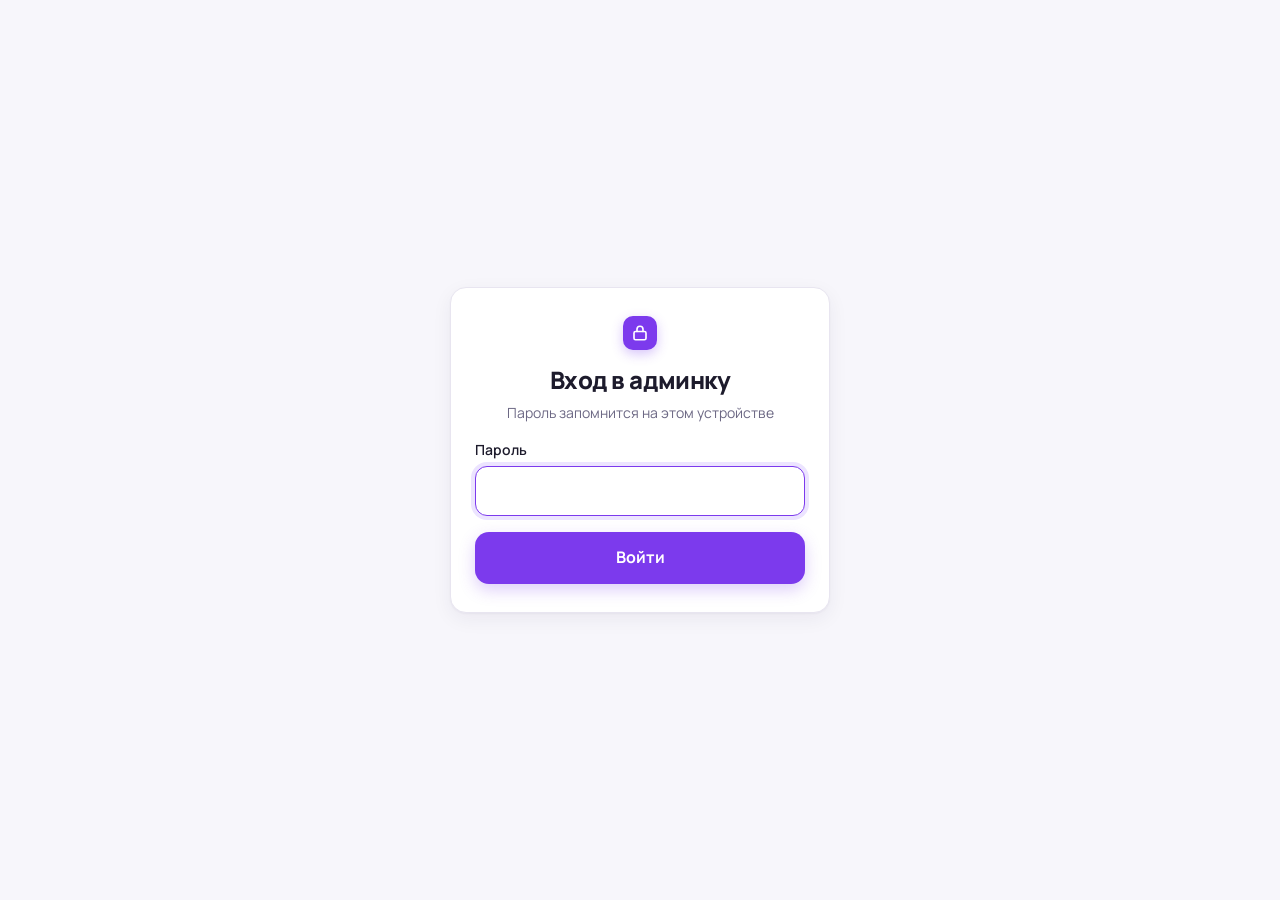
==== admin.html @ 3e932bfd "Свой сервер на Node.js вместо Apps Script: админка, Telegram-бот, цены за проект, поддержка @neezzy " ====
<!doctype html>
<html lang="ru">
<head>
  <meta charset="utf-8">
  <meta name="viewport" content="width=device-width, initial-scale=1, viewport-fit=cover">
  <title>Админка — заявки</title>
  <meta name="robots" content="noindex, nofollow">
  <meta name="theme-color" content="#ffffff">

  <link rel="manifest" href="admin-manifest.json">
  <link rel="icon" type="image/png" sizes="192x192" href="icons/admin-192.png">
  <link rel="apple-touch-icon" sizes="180x180" href="icons/admin-apple-touch-icon.png">
  <meta name="apple-mobile-web-app-capable" content="yes">
  <meta name="mobile-web-app-capable" content="yes">
  <meta name="apple-mobile-web-app-title" content="Заказы">
  <meta name="apple-mobile-web-app-status-bar-style" content="default">

  <link rel="preconnect" href="https://fonts.googleapis.com">
  <link rel="preconnect" href="https://fonts.gstatic.com" crossorigin>
  <link rel="stylesheet" href="https://fonts.googleapis.com/css2?family=Manrope:wght@400;500;600;700;800&display=swap">
  <link rel="stylesheet" href="app.css">
</head>
<body class="admin">

<!-- Вход -->
<div class="login" id="loginView" hidden>
  <form class="login-box card" id="loginForm">
    <div class="brand"><span class="brand-mark" aria-hidden="true">
      <svg width="18" height="18" viewBox="0 0 24 24" fill="none" stroke="currentColor" stroke-width="2.2" stroke-linecap="round" stroke-linejoin="round"><rect x="4" y="10" width="16" height="11" rx="2"/><path d="M8 10V7a4 4 0 0 1 8 0v3"/></svg>
    </span></div>
    <h1>Вход в админку</h1>
    <p>Пароль запомнится на этом устройстве</p>
    <div class="field">
      <label for="loginPw">Пароль</label>
      <input id="loginPw" type="password" autocomplete="current-password" required>
    </div>
    <div class="form-error" id="loginError" hidden></div>
    <button class="btn btn-primary btn-lg btn-block" type="submit" id="loginBtn">Войти</button>
  </form>
</div>

<!-- Приложение -->
<div id="appView" hidden>
  <header class="admin-top">
    <div class="wrap admin-top-in">
      <span class="brand">
        <span class="brand-mark" aria-hidden="true">
          <svg width="18" height="18" viewBox="0 0 24 24" fill="none" stroke="currentColor" stroke-width="2.2" stroke-linecap="round" stroke-linejoin="round"><path d="M9 5H7a2 2 0 0 0-2 2v12a2 2 0 0 0 2 2h10a2 2 0 0 0 2-2V7a2 2 0 0 0-2-2h-2"/><rect x="9" y="3" width="6" height="4" rx="1"/><path d="m9 14 2 2 4-4"/></svg>
        </span>
        Заказы
      </span>
      <nav class="top-tabs" aria-label="Разделы">
        <button type="button" class="top-tab" data-tab="orders">Заявки</button>
        <button type="button" class="top-tab" data-tab="prices">Цены</button>
        <button type="button" class="top-tab" data-tab="report">Итоги</button>
      </nav>
      <button type="button" class="icon-btn" id="refreshBtn" title="Обновить" aria-label="Обновить">
        <svg width="20" height="20" viewBox="0 0 24 24" fill="none" stroke="currentColor" stroke-width="2" stroke-linecap="round" stroke-linejoin="round"><path d="M21 12a9 9 0 1 1-2.64-6.36"/><path d="M21 3v6h-6"/></svg>
      </button>
      <button type="button" class="icon-btn" id="logoutBtn" title="Выйти" aria-label="Выйти">
        <svg width="20" height="20" viewBox="0 0 24 24" fill="none" stroke="currentColor" stroke-width="2" stroke-linecap="round" stroke-linejoin="round"><path d="M9 21H5a2 2 0 0 1-2-2V5a2 2 0 0 1 2-2h4"/><path d="m16 17 5-5-5-5"/><path d="M21 12H9"/></svg>
      </button>
    </div>
  </header>

  <main class="wrap admin-main">
    <!-- Заявки -->
    <section data-panel="orders">
      <div class="stats" id="stats"></div>
      <div class="toolbar">
        <div class="chips" id="chips" role="tablist" aria-label="Фильтр по статусу"></div>
        <label class="search">
          <span class="visually-hidden">Поиск</span>
          <svg width="18" height="18" viewBox="0 0 24 24" fill="none" stroke="currentColor" stroke-width="2" stroke-linecap="round"><circle cx="11" cy="11" r="7"/><path d="m20 20-3.5-3.5"/></svg>
          <input class="input" type="search" id="search" placeholder="Имя, тема или контакт" autocomplete="off">
        </label>
      </div>
      <div class="orders" id="ordersList"><div class="loading">Загрузка…</div></div>
    </section>

    <!-- Цены -->
    <section data-panel="prices" hidden>
      <h1 class="tab-title">Цены и тексты</h1>
      <div class="prices-cols">
        <div>
          <div class="panel card">
            <h2>Услуги</h2>
            <p class="panel-desc">Ориентировочная цена за весь проект. Итог = цена услуги + опции + наценка за срочность.</p>
            <div class="edit-list" id="svcList"></div>
            <button type="button" class="btn btn-soft add-btn" id="addSvc">+ Добавить услугу</button>
          </div>
        </div>
        <div>
          <div class="panel card">
            <h2>Дополнительные опции</h2>
            <p class="panel-desc">Прибавляются к цене, если клиент их отметил.</p>
            <div class="edit-list" id="optList"></div>
            <button type="button" class="btn btn-soft add-btn" id="addOpt">+ Добавить опцию</button>
          </div>
          <div class="panel card">
            <h2>Срочность и предоплата</h2>
            <div class="inline-fields">
              <div class="field">
                <label for="urgDays">Если до срока меньше, дн.</label>
                <input id="urgDays" type="text" inputmode="numeric" data-cfg>
              </div>
              <div class="field">
                <label for="urgPercent">Наценка, %</label>
                <input id="urgPercent" type="text" inputmode="numeric" data-cfg>
              </div>
              <div class="field">
                <label for="prepay">Предоплата, %</label>
                <input id="prepay" type="text" inputmode="numeric" data-cfg>
              </div>
            </div>
          </div>
          <div class="panel card">
            <h2>Тексты сайта</h2>
            <div class="texts-grid">
              <div class="field">
                <label for="tEyebrow">Надпись над заголовком</label>
                <input id="tEyebrow" maxlength="60" data-cfg>
              </div>
              <div class="field">
                <label for="tTitle">Заголовок</label>
                <input id="tTitle" maxlength="120" data-cfg>
              </div>
              <div class="field">
                <label for="tSubtitle">Подзаголовок</label>
                <textarea id="tSubtitle" maxlength="400" data-cfg></textarea>
              </div>
              <div class="field">
                <label>Три шага под заголовком</label>
                <div id="stepsEdit" class="steps-edit"></div>
              </div>
              <div class="field">
                <label for="tPricesText">Текст над ценами</label>
                <textarea id="tPricesText" maxlength="300" data-cfg></textarea>
              </div>
              <div class="field">
                <label for="tContact">Мой контакт</label>
                <input id="tContact" maxlength="100" placeholder="@username или телефон" data-cfg>
              </div>
              <div class="field">
                <label for="tSupport">Поддержка (Telegram)</label>
                <input id="tSupport" maxlength="100" placeholder="@username" data-cfg>
              </div>
              <div class="field">
                <label for="tNote">Примечание под ценой</label>
                <textarea id="tNote" maxlength="600" data-cfg></textarea>
              </div>
              <div class="field">
                <label for="tFooter">Текст внизу страницы</label>
                <input id="tFooter" maxlength="200" data-cfg>
              </div>
            </div>
          </div>
        </div>
      </div>
      <div class="save-bar">
        <span id="pricesState">Изменений нет</span>
        <button type="button" class="btn btn-primary" id="savePrices">Сохранить</button>
      </div>
    </section>

    <!-- Итоги -->
    <section data-panel="report" hidden>
      <div class="report-head">
        <h1 class="tab-title">Итоги</h1>
        <label class="visually-hidden" for="yearSelect">Год</label>
        <select class="input" id="yearSelect"></select>
        <button type="button" class="btn btn-ghost" id="copyReport">
          <svg width="18" height="18" viewBox="0 0 24 24" fill="none" stroke="currentColor" stroke-width="2" stroke-linecap="round" stroke-linejoin="round"><rect x="9" y="9" width="12" height="12" rx="2"/><path d="M5 15H4a1 1 0 0 1-1-1V4a1 1 0 0 1 1-1h10a1 1 0 0 1 1 1v1"/></svg>
          Скопировать в Excel
        </button>
      </div>
      <div class="card table-wrap">
        <table class="report-table" id="reportTable"></table>
      </div>
      <p class="muted" style="font-size:13px;margin-top:10px">Месяц определяется по дате заявки. «Сумма заказов» и «Средний чек» — без отменённых. Прибыль = получено − расходы.</p>
    </section>
  </main>

  <nav class="bottom-nav" aria-label="Разделы">
    <button type="button" class="bottom-tab" data-tab="orders">
      <svg viewBox="0 0 24 24" fill="none" stroke="currentColor" stroke-width="2" stroke-linecap="round" stroke-linejoin="round"><path d="M9 5H7a2 2 0 0 0-2 2v12a2 2 0 0 0 2 2h10a2 2 0 0 0 2-2V7a2 2 0 0 0-2-2h-2"/><rect x="9" y="3" width="6" height="4" rx="1"/><path d="M9 12h6M9 16h4"/></svg>
      Заявки
    </button>
    <button type="button" class="bottom-tab" data-tab="prices">
      <svg viewBox="0 0 24 24" fill="none" stroke="currentColor" stroke-width="2" stroke-linecap="round" stroke-linejoin="round"><path d="M20.6 13.4 13.4 20.6a2 2 0 0 1-2.8 0L3 13V3h10l7.6 7.6a2 2 0 0 1 0 2.8z"/><circle cx="7.5" cy="7.5" r="1.5"/></svg>
      Цены
    </button>
    <button type="button" class="bottom-tab" data-tab="report">
      <svg viewBox="0 0 24 24" fill="none" stroke="currentColor" stroke-width="2" stroke-linecap="round" stroke-linejoin="round"><path d="M3 3v18h18"/><path d="M7 16v-5M12 16V8M17 16v-8"/></svg>
      Итоги
    </button>
  </nav>
</div>

<script src="config.js"></script>
<script src="common.js"></script>
<script>
(function () {
  'use strict';
  var A = window.App;
  var $ = function (id) { return document.getElementById(id); };
  var PW_KEY = 'zk_admin_pw';
  var TAB_KEY = 'zk_admin_tab';

  var state = {
    password: A.lsGet(PW_KEY, ''),
    orders: [],
    config: null,
    filter: 'active',
    search: '',
    tab: A.lsGet(TAB_KEY, 'orders'),
    pricesDirty: false
  };

  A.mountDemoBanner();

  /* ===== Вход / выход ===== */

  function showLogin(message) {
    $('appView').hidden = true;
    $('loginView').hidden = false;
    $('loginError').hidden = !message;
    $('loginError').textContent = message || '';
    if (A.DEMO && !message) $('loginPw').placeholder = 'В демо-режиме: demo';
    setTimeout(function () { $('loginPw').focus(); }, 50);
  }

  function showApp() {
    $('loginView').hidden = true;
    $('appView').hidden = false;
    switchTab(state.tab);
    A.showIosInstallHint('zk_ios_hint_admin', 'Заказы');
  }

  $('loginForm').addEventListener('submit', function (e) {
    e.preventDefault();
    var pw = $('loginPw').value;
    if (!pw) return;
    var btn = $('loginBtn');
    btn.disabled = true;
    btn.textContent = 'Проверяем…';
    $('loginError').hidden = true;
    A.api('login', { password: pw }).then(function () {
      state.password = pw;
      A.lsSet(PW_KEY, pw);
      $('loginPw').value = '';
      showApp();
      loadAll();
    }).catch(function (err) {
      $('loginError').textContent = err.message;
      $('loginError').hidden = false;
    }).then(function () {
      btn.disabled = false;
      btn.textContent = 'Войти';
    });
  });

  $('logoutBtn').addEventListener('click', function () {
    if (!confirm('Выйти из админки на этом устройстве?')) return;
    A.lsDel(PW_KEY);
    state.password = '';
    state.orders = [];
    showLogin();
  });

  function authApi(action, data) {
    return A.api(action, Object.assign({ password: state.password }, data || {})).catch(function (err) {
      if (err.code === 'auth') {
        A.lsDel(PW_KEY);
        state.password = '';
        showLogin(err.message);
      }
      throw err;
    });
  }

  /* ===== Вкладки ===== */

  function switchTab(tab) {
    if (['orders', 'prices', 'report'].indexOf(tab) === -1) tab = 'orders';
    state.tab = tab;
    A.lsSet(TAB_KEY, tab);
    document.querySelectorAll('[data-panel]').forEach(function (p) { p.hidden = p.getAttribute('data-panel') !== tab; });
    document.querySelectorAll('[data-tab]').forEach(function (b) {
      var on = b.getAttribute('data-tab') === tab;
      b.classList.toggle('active', on);
      if (on) b.setAttribute('aria-current', 'page'); else b.removeAttribute('aria-current');
    });
    if (tab === 'report') renderReport();
    window.scrollTo(0, 0);
  }

  document.querySelectorAll('[data-tab]').forEach(function (b) {
    b.addEventListener('click', function () {
      if (state.tab === 'prices' && state.pricesDirty && b.getAttribute('data-tab') !== 'prices' &&
          !confirm('Изменения в ценах не сохранены. Уйти со вкладки?')) return;
      switchTab(b.getAttribute('data-tab'));
    });
  });

  /* ===== Загрузка ===== */

  function loadAll() {
    var btn = $('refreshBtn');
    btn.classList.add('spinning');
    return Promise.all([
      authApi('list').then(function (res) {
        state.orders = (res.orders || []).map(normalizeOrder);
        renderOrders();
        if (state.tab === 'report') renderReport();
      }),
      A.api('config').then(function (res) {
        if (!state.pricesDirty) {
          state.config = A.normalizeConfig(res.config);
          renderPricesEditor();
        }
      })
    ]).catch(function (err) {
      if (err.code !== 'auth') {
        A.toast(err.message, 'error');
        if (!state.orders.length) $('ordersList').innerHTML = '<div class="empty card"><b>Не удалось загрузить заявки</b>' + A.esc(err.message) + '</div>';
      }
    }).then(function () { btn.classList.remove('spinning'); });
  }

  $('refreshBtn').addEventListener('click', function () {
    if (state.pricesDirty && state.tab === 'prices' && !confirm('Несохранённые изменения цен будут потеряны. Обновить?')) return;
    state.pricesDirty = false;
    loadAll().then(function () { A.toast('Обновлено'); });
  });

  function normalizeOrder(o) {
    var r = {};
    A.ORDER_FIELDS.forEach(function (k) {
      r[k] = o[k] == null ? '' : String(o[k]);
    });
    if (!A.STATUSES.some(function (s) { return s.id === r.status; })) r.status = 'new';
    return r;
  }

  /* ===== Расчёты ===== */

  function isActive(o) { return A.ACTIVE_STATUSES.indexOf(o.status) !== -1; }
  function profitOf(o) { return A.num(o.paid) - A.num(o.expenses); }
  function debtOf(o) { return o.status === 'cancelled' ? 0 : Math.max(A.num(o.price) - A.num(o.paid), 0); }
  function daysLeft(o) { return A.daysUntil(o.deadline); }

  function sortOrders(list) {
    return list.slice().sort(function (a, b) {
      var aa = isActive(a), bb = isActive(b);
      if (aa !== bb) return aa ? -1 : 1;
      if (aa) {
        var da = a.deadline || '9999', db = b.deadline || '9999';
        if (da !== db) return da < db ? -1 : 1;
        return (+a.id) - (+b.id);
      }
      if (a.created !== b.created) return a.created < b.created ? 1 : -1;
      return (+b.id) - (+a.id);
    });
  }

  /* ===== Итоги-карточки ===== */

  function renderStats() {
    var active = 0, fresh = 0, overdue = 0, debt = 0, month = 0, all = 0;
    var monthKey = A.todayStr().slice(0, 7);
    state.orders.forEach(function (o) {
      if (isActive(o)) {
        active++;
        if (o.status === 'new') fresh++;
        var d = daysLeft(o);
        if (d !== null && d < 0) overdue++;
      }
      debt += debtOf(o);
      var p = profitOf(o);
      all += p;
      if (o.created.slice(0, 7) === monthKey) month += p;
    });
    var monthName = new Date().toLocaleString('ru-RU', { month: 'long' });
    $('stats').innerHTML =
      stat('В работе', active, fresh ? 'из них новых: ' + fresh : 'новых нет', 'accent') +
      stat('Просрочено', overdue, overdue ? 'проверьте сроки' : 'всё в срок', '', overdue ? 'red' : '') +
      stat('Должны клиенты', A.money(debt), 'цена − оплачено') +
      stat('Прибыль за месяц', A.money(month), monthName) +
      stat('Прибыль за всё время', A.money(all), 'оплачено − расходы', 'stat-wide');
  }

  function stat(label, value, sub, cls, valueCls) {
    return '<div class="stat card ' + (cls || '') + '"><div class="stat-label">' + A.esc(label) + '</div>' +
      '<div class="stat-value ' + (valueCls || '') + '">' + A.esc(value) + '</div>' +
      '<div class="stat-sub">' + A.esc(sub) + '</div></div>';
  }

  /* ===== Фильтры ===== */

  var FILTERS = [{ id: 'active', label: 'Активные' }, { id: 'all', label: 'Все' }].concat(A.STATUSES);

  function filterMatch(o, f) {
    if (f === 'all') return true;
    if (f === 'active') return isActive(o);
    return o.status === f;
  }

  function renderChips() {
    $('chips').innerHTML = FILTERS.map(function (f) {
      var count = state.orders.filter(function (o) { return filterMatch(o, f.id); }).length;
      return '<button type="button" class="chip' + (state.filter === f.id ? ' active' : '') + '" data-filter="' + f.id + '" role="tab" aria-selected="' + (state.filter === f.id) + '">' +
        A.esc(f.label) + '<span class="count">' + count + '</span></button>';
    }).join('');
  }

  $('chips').addEventListener('click', function (e) {
    var chip = e.target.closest('[data-filter]');
    if (!chip) return;
    state.filter = chip.getAttribute('data-filter');
    renderChips();
    renderList();
  });

  var searchTimer;
  $('search').addEventListener('input', function () {
    clearTimeout(searchTimer);
    var v = this.value;
    searchTimer = setTimeout(function () { state.search = v.trim().toLowerCase(); renderList(); }, 120);
  });

  /* ===== Список заявок ===== */

  function renderOrders() {
    renderStats();
    renderChips();
    renderList();
  }

  function renderList() {
    var q = state.search;
    var list = sortOrders(state.orders.filter(function (o) {
      if (!filterMatch(o, state.filter)) return false;
      if (!q) return true;
      return (o.name + ' ' + o.topic + ' ' + o.contact).toLowerCase().indexOf(q) !== -1;
    }));
    if (!list.length) {
      var msg = state.orders.length
        ? (q ? '<b>Ничего не найдено</b>Попробуйте изменить запрос или фильтр.' : '<b>Здесь пусто</b>Нет заявок с таким статусом.')
        : '<b>Заявок пока нет</b>Они появятся здесь, как только клиенты заполнят форму на сайте.';
      $('ordersList').innerHTML = '<div class="empty card" style="grid-column:1/-1">' + msg + '</div>';
      return;
    }
    $('ordersList').innerHTML = list.map(cardHtml).join('');
  }

  function findOrder(id) {
    for (var i = 0; i < state.orders.length; i++) if (state.orders[i].id === id) return state.orders[i];
    return null;
  }

  function deadlineBadge(o) {
    if (!isActive(o) || !o.deadline) return '';
    var d = daysLeft(o);
    if (d === null) return '';
    if (d < 0) return '<span class="badge badge-bad">просрочено на ' + (-d) + ' ' + A.plural(-d, ['день', 'дня', 'дней']) + '</span>';
    if (d === 0) return '<span class="badge badge-warn">сегодня</span>';
    return '<span class="badge ' + (d <= 2 ? 'badge-warn' : 'badge-ok') + '">осталось ' + d + ' дн.</span>';
  }

  function calcHtml(o) {
    var profit = profitOf(o), debt = debtOf(o);
    return 'Прибыль: <b class="' + (profit > 0 ? 'pos' : profit < 0 ? 'neg' : '') + '">' + A.money(profit) + '</b>' +
      '<span>Долг: <b class="' + (debt > 0 ? 'neg' : '') + '">' + A.money(debt) + '</b></span>';
  }

  function cardHtml(o) {
    var href = A.contactHref(o.contact);
    var contact = href
      ? '<a class="order-contact" href="' + A.esc(href) + '"' + (href.indexOf('http') === 0 ? ' target="_blank" rel="noopener"' : '') + '>' + A.esc(o.contact) + '</a>'
      : '<span class="order-contact">' + A.esc(o.contact) + '</span>';
    var vol = o.volume;
    var statusOpts = A.STATUSES.map(function (s) {
      return '<option value="' + s.id + '"' + (s.id === o.status ? ' selected' : '') + '>' + s.label + '</option>';
    }).join('');
    var id = A.esc(o.id);
    var details = [
      ['Предмет', o.subject], ['Класс / курс', o.grade], ['Опции', o.options],
      ['Пожелания', o.wishes], ['Цена сайта', o.calcPrice ? A.money(o.calcPrice) : ''], ['Создано', o.created]
    ].filter(function (r) { return r[1]; }).map(function (r) {
      return '<dt>' + r[0] + '</dt><dd>' + A.esc(r[1]) + '</dd>';
    }).join('');

    return '<article class="order card st-' + o.status + '" data-id="' + id + '">' +
      '<div class="order-head"><div style="min-width:0">' +
        '<div class="order-no">№' + id + ' · ' + A.esc(A.fmtDate(o.created)) + '</div>' +
        '<div class="order-name">' + A.esc(o.name) + '</div>' + contact +
      '</div>' +
      '<select class="status-select" aria-label="Статус заявки №' + id + '">' + statusOpts + '</select></div>' +
      '<div class="order-body">' +
        '<div class="order-service">' + A.esc(o.service) + (vol ? ' · ' + A.esc(vol) : '') + '</div>' +
        (o.topic ? '<div class="order-topic">' + A.esc(o.topic) + '</div>' : '') +
        '<div class="order-deadline">Срок: ' + A.esc(A.fmtDate(o.deadline) || '—') + ' <span class="dl-badge">' + deadlineBadge(o) + '</span></div>' +
      '</div>' +
      '<div class="money-grid">' +
        moneyInput('price', 'Цена', o.price, id) +
        moneyInput('paid', 'Оплачено', o.paid, id) +
        moneyInput('expenses', 'Расходы', o.expenses, id) +
      '</div>' +
      '<div class="field notes"><label class="visually-hidden" for="n-' + id + '">Заметки</label>' +
        '<textarea id="n-' + id + '" data-k="notes" placeholder="Мои заметки">' + A.esc(o.notes) + '</textarea></div>' +
      '<div class="order-calc">' + calcHtml(o) + '</div>' +
      (details ? '<details><summary>Подробнее</summary><dl class="details-grid">' + details + '</dl></details>' : '') +
      '<div class="order-actions">' +
        '<button type="button" class="btn btn-primary btn-sm save-btn">Сохранить</button>' +
        '<span class="spacer"></span>' +
        '<button type="button" class="btn btn-danger btn-sm del-btn">Удалить</button>' +
      '</div>' +
    '</article>';
  }

  function moneyInput(key, label, value, id) {
    return '<div class="field"><label for="' + key + '-' + id + '">' + label + ', ₽</label>' +
      '<input id="' + key + '-' + id + '" data-k="' + key + '" type="text" inputmode="numeric" autocomplete="off" value="' + A.esc(value) + '" placeholder="0"></div>';
  }

  function cardOf(el) { return el.closest('.order'); }

  function readCard(card) {
    var r = {};
    card.querySelectorAll('[data-k]').forEach(function (el) { r[el.getAttribute('data-k')] = el.value; });
    return r;
  }

  // Статус сохраняется сразу
  $('ordersList').addEventListener('change', function (e) {
    if (!e.target.classList.contains('status-select')) return;
    var card = cardOf(e.target);
    var o = findOrder(card.getAttribute('data-id'));
    var prev = o.status;
    var next = e.target.value;
    o.status = next;
    applyStatusToCard(card, o);
    renderStats();
    renderChips();
    authApi('update', { id: o.id, fields: { status: next } }).then(function () {
      A.toast('Статус: ' + A.statusLabel(next));
    }).catch(function (err) {
      o.status = prev;
      e.target.value = prev;
      applyStatusToCard(card, o);
      renderStats();
      renderChips();
      if (err.code !== 'auth') A.toast(err.message, 'error');
    });
  });

  function applyStatusToCard(card, o) {
    var dirty = card.classList.contains('dirty');
    card.className = 'order card st-' + o.status + (dirty ? ' dirty' : '');
    card.querySelector('.dl-badge').innerHTML = deadlineBadge(o);
    updateCalc(card, o);
  }

  function updateCalc(card, o) {
    var v = readCard(card);
    var preview = Object.assign({}, o, { price: v.price, paid: v.paid, expenses: v.expenses });
    card.querySelector('.order-calc').innerHTML = calcHtml(preview);
  }

  // Прибыль и долг пересчитываются при вводе
  $('ordersList').addEventListener('input', function (e) {
    if (!e.target.hasAttribute('data-k')) return;
    var card = cardOf(e.target);
    card.classList.add('dirty');
    updateCalc(card, findOrder(card.getAttribute('data-id')));
  });

  $('ordersList').addEventListener('click', function (e) {
    var save = e.target.closest('.save-btn');
    var del = e.target.closest('.del-btn');
    if (!save && !del) return;
    var card = cardOf(e.target);
    var o = findOrder(card.getAttribute('data-id'));
    if (save) saveCard(card, o, save);
    if (del) deleteOrder(card, o, del);
  });

  function saveCard(card, o, btn) {
    var v = readCard(card);
    btn.disabled = true;
    btn.textContent = 'Сохраняю…';
    authApi('update', { id: o.id, fields: { price: v.price, paid: v.paid, expenses: v.expenses, notes: v.notes } })
      .then(function (res) {
        var upd = normalizeOrder(res.order || Object.assign({}, o, v));
        Object.assign(o, upd);
        card.querySelectorAll('[data-k]').forEach(function (el) { el.value = o[el.getAttribute('data-k')]; });
        card.classList.remove('dirty');
        updateCalc(card, o);
        renderStats();
        A.toast('Сохранено');
      })
      .catch(function (err) { if (err.code !== 'auth') A.toast(err.message, 'error'); })
      .then(function () { btn.disabled = false; btn.textContent = 'Сохранить'; });
  }

  function deleteOrder(card, o, btn) {
    if (!confirm('Удалить заявку №' + o.id + ' (' + o.name + ')?\nЭто действие нельзя отменить.')) return;
    btn.disabled = true;
    authApi('delete', { id: o.id }).then(function () {
      state.orders = state.orders.filter(function (x) { return x !== o; });
      card.remove();
      renderStats();
      renderChips();
      if (!$('ordersList').querySelector('.order')) renderList();
      A.toast('Заявка удалена');
    }).catch(function (err) {
      btn.disabled = false;
      if (err.code !== 'auth') A.toast(err.message, 'error');
    });
  }

  /* ===== Цены ===== */

  function svcHtml(s, i) {
    return '<div class="edit-item" data-id="' + A.esc(s.id) + '">' +
      '<div class="edit-head"><b>Услуга ' + (i + 1) + '</b><button type="button" class="btn btn-danger btn-sm" data-remove>Удалить</button></div>' +
      '<div class="edit-row-opt" style="grid-template-columns:1fr 130px">' +
        '<div class="field"><label>Название</label><input data-k="name" maxlength="80" value="' + A.esc(s.name) + '"></div>' +
        '<div class="field"><label>Цена за проект, ₽</label><input data-k="price" inputmode="numeric" value="' + A.esc(s.price) + '"></div>' +
      '</div>' +
      '<div class="field"><label>Описание</label><textarea data-k="desc" maxlength="400" style="min-height:72px">' + A.esc(s.desc) + '</textarea></div>' +
    '</div>';
  }

  function optHtml(o) {
    return '<div class="edit-item" data-id="' + A.esc(o.id) + '"><div class="edit-row-opt">' +
      '<div class="field"><label>Название</label><input data-k="name" maxlength="80" value="' + A.esc(o.name) + '"></div>' +
      '<div class="field"><label>Цена, ₽</label><input data-k="price" inputmode="numeric" value="' + A.esc(o.price) + '"></div>' +
      '<button type="button" class="btn btn-danger btn-icon" data-remove aria-label="Удалить опцию">' +
        '<svg width="18" height="18" viewBox="0 0 24 24" fill="none" stroke="currentColor" stroke-width="2" stroke-linecap="round"><path d="M4 7h16M10 11v6M14 11v6M6 7l1 12a2 2 0 0 0 2 2h6a2 2 0 0 0 2-2l1-12M9 7V4h6v3"/></svg>' +
      '</button></div></div>';
  }

  function renderPricesEditor() {
    var c = state.config;
    if (!c) return;
    $('svcList').innerHTML = c.services.map(svcHtml).join('');
    $('optList').innerHTML = c.options.length ? c.options.map(optHtml).join('') : '<p class="muted" style="font-size:14px">Опций нет.</p>';
    $('urgDays').value = c.urgency.days;
    $('urgPercent').value = c.urgency.percent;
    $('prepay').value = c.prepay;
    $('tTitle').value = c.heroTitle;
    $('tSubtitle').value = c.heroSubtitle;
    $('tContact').value = c.contact;
    $('tEyebrow').value = c.eyebrow;
    $('tPricesText').value = c.pricesText;
    $('tSupport').value = c.support;
    $('tFooter').value = c.footerText;
    $('stepsEdit').innerHTML = c.steps.map(function (st, i) {
      return '<div class="step-edit"><span class="step-num">' + (i + 1) + '</span>' +
        '<input class="input" data-step="title" maxlength="60" placeholder="Заголовок шага" value="' + A.esc(st.title) + '">' +
        '<input class="input" data-step="sub" maxlength="100" placeholder="Пояснение" value="' + A.esc(st.sub) + '"></div>';
    }).join('');
    $('tNote').value = c.note;
    setPricesDirty(false);
  }

  function readPricesEditor() {
    function items(listId, keys) {
      return Array.prototype.map.call($(listId).querySelectorAll('.edit-item'), function (el) {
        var r = { id: el.getAttribute('data-id') };
        keys.forEach(function (k) { r[k] = el.querySelector('[data-k="' + k + '"]').value; });
        return r;
      });
    }
    return {
      services: items('svcList', ['name', 'price', 'desc']),
      options: items('optList', ['name', 'price']),
      urgency: { days: $('urgDays').value, percent: $('urgPercent').value },
      prepay: $('prepay').value,
      heroTitle: $('tTitle').value,
      heroSubtitle: $('tSubtitle').value,
      contact: $('tContact').value,
      note: $('tNote').value,
      eyebrow: $('tEyebrow').value,
      pricesText: $('tPricesText').value,
      support: $('tSupport').value,
      footerText: $('tFooter').value,
      steps: Array.prototype.map.call($('stepsEdit').querySelectorAll('.step-edit'), function (el) {
        return { title: el.querySelector('[data-step="title"]').value, sub: el.querySelector('[data-step="sub"]').value };
      })
    };
  }

  function setPricesDirty(on) {
    state.pricesDirty = on;
    $('pricesState').textContent = on ? 'Есть несохранённые изменения' : 'Изменений нет';
    $('pricesState').style.color = on ? 'var(--amber)' : '';
  }

  function renumberServices() {
    $('svcList').querySelectorAll('.edit-head b').forEach(function (b, i) { b.textContent = 'Услуга ' + (i + 1); });
  }

  document.querySelector('[data-panel="prices"]').addEventListener('input', function () { setPricesDirty(true); });
  document.querySelector('[data-panel="prices"]').addEventListener('change', function () { setPricesDirty(true); });

  document.querySelector('[data-panel="prices"]').addEventListener('click', function (e) {
    var rm = e.target.closest('[data-remove]');
    if (!rm) return;
    var item = rm.closest('.edit-item');
    var isSvc = item.parentNode.id === 'svcList';
    if (isSvc && $('svcList').querySelectorAll('.edit-item').length <= 1) {
      A.toast('Должна остаться хотя бы одна услуга', 'error');
      return;
    }
    var name = item.querySelector('[data-k="name"]').value || 'без названия';
    if (!confirm('Удалить «' + name + '»?')) return;
    item.remove();
    if (isSvc) renumberServices();
    setPricesDirty(true);
  });

  $('addSvc').addEventListener('click', function () {
    var n = $('svcList').querySelectorAll('.edit-item').length;
    $('svcList').insertAdjacentHTML('beforeend', svcHtml({ id: A.uid('s'), name: '', price: 1000, desc: '' }, n));
    var items = $('svcList').querySelectorAll('.edit-item');
    items[items.length - 1].querySelector('[data-k="name"]').focus();
    setPricesDirty(true);
  });

  $('addOpt').addEventListener('click', function () {
    var p = $('optList').querySelector('p');
    if (p) p.remove();
    $('optList').insertAdjacentHTML('beforeend', optHtml({ id: A.uid('o'), name: '', price: 100 }));
    var items = $('optList').querySelectorAll('.edit-item');
    items[items.length - 1].querySelector('[data-k="name"]').focus();
    setPricesDirty(true);
  });

  function isNonNegNumber(v) { return /^\s*\d+([.,]\d+)?\s*$/.test(String(v)); }

  $('savePrices').addEventListener('click', function () {
    var raw = readPricesEditor();
    var problems = [];
    raw.services.forEach(function (s, i) {
      if (!s.name.trim()) problems.push('Укажите название услуги ' + (i + 1));
      if (!isNonNegNumber(s.price)) problems.push('Проверьте цены у услуги ' + (i + 1));
    });
    raw.options.forEach(function (o, i) {
      if (!o.name.trim()) problems.push('Укажите название опции ' + (i + 1));
      if (!isNonNegNumber(o.price)) problems.push('Проверьте цену опции ' + (i + 1));
    });
    [raw.urgency.days, raw.urgency.percent, raw.prepay].forEach(function (v) {
      if (!isNonNegNumber(v)) problems.push('Срочность и предоплата — только числа');
    });
    if (A.num(raw.prepay) > 100) problems.push('Предоплата не может быть больше 100%');
    if (problems.length) { A.toast(problems[0], 'error'); return; }

    var cfg = A.normalizeConfig(raw);
    var btn = this;
    btn.disabled = true;
    btn.textContent = 'Сохраняю…';
    authApi('saveConfig', { config: cfg }).then(function (res) {
      state.config = A.normalizeConfig(res.config || cfg);
      A.lsSet('zk_config_cache', state.config);
      renderPricesEditor();
      A.toast('Цены сохранены — сайт уже показывает новые');
    }).catch(function (err) {
      if (err.code !== 'auth') A.toast(err.message, 'error');
    }).then(function () { btn.disabled = false; btn.textContent = 'Сохранить'; });
  });

  window.addEventListener('beforeunload', function (e) {
    var dirtyCard = document.querySelector('.order.dirty');
    if (state.pricesDirty || dirtyCard) { e.preventDefault(); e.returnValue = ''; }
  });

  /* ===== Итоги ===== */

  var MONTHS = ['Январь', 'Февраль', 'Март', 'Апрель', 'Май', 'Июнь', 'Июль', 'Август', 'Сентябрь', 'Октябрь', 'Ноябрь', 'Декабрь'];
  var REPORT_COLS = ['Месяц', 'Заказов', 'Сдано', 'Сумма заказов', 'Получено', 'Расходы', 'Прибыль', 'Средний чек'];

  function fillYears() {
    var current = String(new Date().getFullYear());
    var years = {};
    years[current] = true;
    state.orders.forEach(function (o) { var y = o.created.slice(0, 4); if (/^\d{4}$/.test(y)) years[y] = true; });
    var list = Object.keys(years).sort().reverse();
    var sel = $('yearSelect');
    var prev = sel.value || current;
    sel.innerHTML = list.map(function (y) { return '<option value="' + y + '">' + y + '</option>'; }).join('');
    sel.value = list.indexOf(prev) !== -1 ? prev : current;
  }

  function reportData(year) {
    var rows = MONTHS.map(function (name) {
      return { name: name, count: 0, done: 0, sum: 0, sumCount: 0, received: 0, expenses: 0 };
    });
    state.orders.forEach(function (o) {
      if (o.created.slice(0, 4) !== year) return;
      var m = parseInt(o.created.slice(5, 7), 10) - 1;
      if (!(m >= 0 && m < 12)) return;
      var r = rows[m];
      r.count++;
      if (o.status === 'done') r.done++;
      if (o.status !== 'cancelled') { r.sum += A.num(o.price); r.sumCount++; }
      r.received += A.num(o.paid);
      r.expenses += A.num(o.expenses);
    });
    var total = { name: 'Итого', count: 0, done: 0, sum: 0, sumCount: 0, received: 0, expenses: 0 };
    rows.forEach(function (r) {
      ['count', 'done', 'sum', 'sumCount', 'received', 'expenses'].forEach(function (k) { total[k] += r[k]; });
    });
    function finish(r) {
      r.profit = r.received - r.expenses;
      r.avg = r.sumCount ? Math.round(r.sum / r.sumCount) : 0;
      return r;
    }
    return { rows: rows.map(finish), total: finish(total) };
  }

  function renderReport() {
    fillYears();
    var year = $('yearSelect').value;
    var data = reportData(year);
    var nowKey = A.todayStr().slice(0, 7);
    function tr(r, i, tag) {
      tag = tag || 'td';
      var isCurrent = i != null && (year + '-' + (i < 9 ? '0' : '') + (i + 1)) === nowKey;
      var cls = [];
      if (i != null && !r.count) cls.push('zero');
      if (isCurrent) cls.push('current');
      return '<tr' + (cls.length ? ' class="' + cls.join(' ') + '"' : '') + '>' +
        '<' + tag + '>' + r.name + '</' + tag + '>' +
        '<td>' + r.count + '</td><td>' + r.done + '</td>' +
        '<td>' + A.money(r.sum) + '</td><td>' + A.money(r.received) + '</td><td>' + A.money(r.expenses) + '</td>' +
        '<td class="profit' + (r.profit < 0 ? ' neg' : '') + '">' + A.money(r.profit) + '</td>' +
        '<td>' + (r.avg ? A.money(r.avg) : '—') + '</td></tr>';
    }
    $('reportTable').innerHTML =
      '<thead><tr>' + REPORT_COLS.map(function (c) { return '<th scope="col">' + c + '</th>'; }).join('') + '</tr></thead>' +
      '<tbody>' + data.rows.map(function (r, i) { return tr(r, i); }).join('') + '</tbody>' +
      '<tfoot>' + tr(data.total) + '</tfoot>';
  }

  $('yearSelect').addEventListener('change', renderReport);

  $('copyReport').addEventListener('click', function () {
    var year = $('yearSelect').value;
    var data = reportData(year);
    var lines = [REPORT_COLS.join('\t')];
    data.rows.concat([data.total]).forEach(function (r) {
      lines.push([r.name === 'Итого' ? 'Итого' : r.name + ' ' + year, r.count, r.done, Math.round(r.sum), Math.round(r.received),
        Math.round(r.expenses), Math.round(r.profit), r.avg].join('\t'));
    });
    copyText(lines.join('\n')).then(function () {
      A.toast('Таблица скопирована — вставьте её в Excel');
    }).catch(function () {
      A.toast('Не удалось скопировать', 'error');
    });
  });

  function copyText(text) {
    if (navigator.clipboard && window.isSecureContext) return navigator.clipboard.writeText(text);
    return new Promise(function (resolve, reject) {
      var ta = document.createElement('textarea');
      ta.value = text;
      ta.setAttribute('readonly', '');
      ta.style.position = 'fixed';
      ta.style.opacity = '0';
      document.body.appendChild(ta);
      ta.select();
      ta.setSelectionRange(0, text.length);
      var ok = false;
      try { ok = document.execCommand('copy'); } catch (e) { ok = false; }
      ta.remove();
      if (ok) resolve(); else reject(new Error('copy'));
    });
  }

  /* ===== Старт ===== */

  if (state.password) {
    showApp();
    loadAll();
  } else {
    showLogin();
  }
})();
</script>
</body>
</html>
---- app.css ----
/* ===== Базовые переменные ===== */
:root {
  color-scheme: light;
  --accent: #7c3aed;
  --accent-600: #6d28d9;
  --accent-700: #5b21b6;
  --accent-50: #f5f1ff;
  --accent-100: #ece4ff;
  --accent-200: #dccdfd;
  --bg: #f7f6fb;
  --card: #ffffff;
  --text: #1d1b2c;
  --muted: #6c6884;
  --faint: #9a97ad;
  --border: #e8e5f0;
  --input: #dcd8e7;
  --green: #15803d;
  --green-bg: #e9f8ef;
  --amber: #b45309;
  --amber-bg: #fff4dc;
  --red: #dc2626;
  --red-bg: #fdecec;
  --blue: #2563eb;
  --blue-bg: #e8f0fe;
  --gray: #8f8ca3;
  --radius-sm: 12px;
  --radius: 14px;
  --radius-lg: 16px;
  --shadow: 0 1px 2px rgba(30, 20, 70, .04), 0 6px 20px rgba(30, 20, 70, .06);
  --shadow-lg: 0 2px 6px rgba(30, 20, 70, .05), 0 20px 48px rgba(30, 20, 70, .12);
  --safe-top: env(safe-area-inset-top, 0px);
  --safe-right: env(safe-area-inset-right, 0px);
  --safe-bottom: env(safe-area-inset-bottom, 0px);
  --safe-left: env(safe-area-inset-left, 0px);
  --header-h: 60px;
}

*, *::before, *::after { box-sizing: border-box; }

html {
  -webkit-text-size-adjust: 100%;
  text-size-adjust: 100%;
  scroll-behavior: smooth;
  scroll-padding-top: calc(var(--header-h) + var(--safe-top) + 12px);
}

body {
  margin: 0;
  min-height: 100vh;
  min-height: 100dvh;
  font-family: 'Manrope', system-ui, -apple-system, 'Segoe UI', Roboto, sans-serif;
  font-size: 16px;
  line-height: 1.5;
  color: var(--text);
  background: var(--bg);
  -webkit-font-smoothing: antialiased;
  -webkit-tap-highlight-color: transparent;
  padding-left: var(--safe-left);
  padding-right: var(--safe-right);
  overflow-x: hidden;
}

h1, h2, h3 { line-height: 1.15; margin: 0; letter-spacing: -.02em; }
p { margin: 0; }
a { color: var(--accent); }
img { max-width: 100%; display: block; }
[hidden] { display: none !important; }

.wrap {
  width: 100%;
  max-width: 1120px;
  margin: 0 auto;
  padding: 0 16px;
}

.muted { color: var(--muted); }
.visually-hidden {
  position: absolute !important; width: 1px; height: 1px; overflow: hidden;
  clip: rect(0 0 0 0); white-space: nowrap;
}

/* ===== Кнопки ===== */
.btn {
  -webkit-appearance: none;
  appearance: none;
  display: inline-flex;
  align-items: center;
  justify-content: center;
  gap: 8px;
  min-height: 44px;
  padding: 10px 18px;
  border: 1px solid transparent;
  border-radius: var(--radius-sm);
  font: inherit;
  font-weight: 700;
  font-size: 15px;
  line-height: 1.2;
  text-decoration: none;
  cursor: pointer;
  transition: background-color .15s, border-color .15s, color .15s, box-shadow .15s, transform .1s;
  white-space: nowrap;
  user-select: none;
}
.btn:active { transform: translateY(1px); }
.btn:disabled { opacity: .6; cursor: default; transform: none; }
.btn:focus-visible { outline: 3px solid var(--accent-200); outline-offset: 2px; }

.btn-primary { background: var(--accent); color: #fff; box-shadow: 0 6px 16px rgba(124, 58, 237, .25); }
.btn-primary:hover { background: var(--accent-600); }
.btn-ghost { background: var(--card); color: var(--text); border-color: var(--border); }
.btn-ghost:hover { border-color: var(--accent-200); color: var(--accent-600); }
.btn-soft { background: var(--accent-50); color: var(--accent-600); }
.btn-soft:hover { background: var(--accent-100); }
.btn-danger { background: transparent; color: var(--red); border-color: transparent; }
.btn-danger:hover { background: var(--red-bg); }
.btn-lg { min-height: 52px; padding: 14px 22px; font-size: 16px; border-radius: var(--radius); }
.btn-sm { min-height: 38px; padding: 8px 14px; font-size: 14px; }
.btn-block { width: 100%; }
.btn-icon { min-width: 44px; padding: 10px; }

/* ===== Карточки ===== */
.card {
  background: var(--card);
  border: 1px solid var(--border);
  border-radius: var(--radius-lg);
  box-shadow: var(--shadow);
}

/* ===== Поля ===== */
.field { display: flex; flex-direction: column; gap: 6px; min-width: 0; }
.field > label, .field-label { font-weight: 600; font-size: 14px; color: var(--text); }
.req { color: var(--accent); }
.hint { font-size: 13px; color: var(--muted); }

.input, .field input, .field select, .field textarea {
  -webkit-appearance: none;
  appearance: none;
  width: 100%;
  min-height: 48px;
  padding: 12px 14px;
  font: inherit;
  font-size: 16px; /* меньше 16px — iOS будет приближать поле */
  color: var(--text);
  background: #fff;
  border: 1px solid var(--input);
  border-radius: var(--radius-sm);
  transition: border-color .15s, box-shadow .15s;
}
.field textarea, textarea.input { min-height: 96px; resize: vertical; line-height: 1.45; }
.field select, select.input {
  padding-right: 40px;
  background-image: url("data:image/svg+xml,%3Csvg xmlns='http://www.w3.org/2000/svg' width='12' height='8' viewBox='0 0 12 8'%3E%3Cpath d='M1 1.5 6 6.5l5-5' fill='none' stroke='%236c6884' stroke-width='1.8' stroke-linecap='round' stroke-linejoin='round'/%3E%3C/svg%3E");
  background-repeat: no-repeat;
  background-position: right 14px center;
}
.field input[type="date"] { display: block; line-height: 22px; }
.field input[type="date"]::-webkit-date-and-time-value { text-align: left; }
.input:focus, .field input:focus, .field select:focus, .field textarea:focus {
  outline: none;
  border-color: var(--accent);
  box-shadow: 0 0 0 4px var(--accent-100);
}
.input::placeholder, .field input::placeholder, .field textarea::placeholder { color: var(--faint); }
.field.invalid input, .field.invalid select, .field.invalid textarea { border-color: var(--red); }
.field .err { display: none; font-size: 13px; color: var(--red); font-weight: 600; }
.field.invalid .err { display: block; }

.check {
  display: flex;
  align-items: center;
  gap: 12px;
  padding: 12px 14px;
  border: 1px solid var(--input);
  border-radius: var(--radius-sm);
  background: #fff;
  cursor: pointer;
  transition: border-color .15s, background-color .15s;
}
.check:hover { border-color: var(--accent-200); }
.check input {
  -webkit-appearance: none;
  appearance: none;
  flex: none;
  width: 22px; height: 22px;
  margin: 0;
  border: 2px solid var(--input);
  border-radius: 7px;
  background: #fff center / 14px no-repeat;
  cursor: pointer;
  transition: background-color .15s, border-color .15s;
}
.check input:checked {
  background-color: var(--accent);
  border-color: var(--accent);
  background-image: url("data:image/svg+xml,%3Csvg xmlns='http://www.w3.org/2000/svg' viewBox='0 0 16 16'%3E%3Cpath d='m3.5 8.5 3 3 6-7' fill='none' stroke='%23fff' stroke-width='2.2' stroke-linecap='round' stroke-linejoin='round'/%3E%3C/svg%3E");
}
.check input:focus-visible { outline: 3px solid var(--accent-200); outline-offset: 2px; }
.check:has(input:checked) { border-color: var(--accent); background: var(--accent-50); }
.check-text { flex: 1; font-weight: 600; font-size: 15px; }
.check-price { font-weight: 700; color: var(--accent-600); white-space: nowrap; }

/* ===== Плашка демо-режима ===== */
.demo-banner {
  position: relative;
  z-index: 60;
  padding: calc(8px + var(--safe-top)) 16px 8px;
  background: #fff4dc;
  color: #7a4a00;
  font-size: 13px;
  text-align: center;
  border-bottom: 1px solid #f6dfa8;
}
.is-demo .topbar { top: 0; }

/* ===== Тост ===== */
.toast {
  position: fixed;
  left: 50%;
  bottom: calc(24px + var(--safe-bottom));
  z-index: 200;
  max-width: calc(100% - 32px);
  padding: 12px 18px;
  border-radius: var(--radius-sm);
  background: #1d1b2c;
  color: #fff;
  font-weight: 600;
  font-size: 14px;
  box-shadow: var(--shadow-lg);
  transform: translate(-50%, 20px);
  opacity: 0;
  pointer-events: none;
  transition: opacity .2s, transform .2s;
}
.toast.show { opacity: 1; transform: translate(-50%, 0); }
.toast-error { background: var(--red); }
.toast-ok { background: #1d1b2c; }

/* ===== Подсказка «На экран Домой» ===== */
.ios-hint {
  position: fixed;
  left: 12px;
  right: 12px;
  bottom: calc(12px + var(--safe-bottom));
  z-index: 150;
  display: flex;
  align-items: center;
  gap: 12px;
  padding: 12px 12px 12px 14px;
  background: #fff;
  border: 1px solid var(--border);
  border-radius: var(--radius-lg);
  box-shadow: var(--shadow-lg);
  animation: slide-up .3s ease-out;
}
.ios-hint-icon img { width: 44px; height: 44px; border-radius: 11px; }
.ios-hint-text { flex: 1; display: flex; flex-direction: column; font-size: 13px; color: var(--muted); line-height: 1.4; }
.ios-hint-text b { color: var(--text); font-size: 14px; }
.ios-share { display: inline-flex; vertical-align: -3px; color: #0a84ff; }
.ios-hint-close {
  flex: none;
  width: 36px; height: 36px;
  border: 0;
  border-radius: 50%;
  background: var(--bg);
  color: var(--muted);
  font-size: 22px;
  line-height: 1;
  cursor: pointer;
}
@keyframes slide-up { from { transform: translateY(20px); opacity: 0; } to { transform: none; opacity: 1; } }

/* ===================================================================
   КЛИЕНТСКИЙ САЙТ
   =================================================================== */

.topbar {
  position: sticky;
  top: 0;
  z-index: 50;
  padding-top: var(--safe-top);
  background: rgba(247, 246, 251, .85);
  -webkit-backdrop-filter: saturate(180%) blur(14px);
  backdrop-filter: saturate(180%) blur(14px);
  border-bottom: 1px solid rgba(232, 229, 240, .7);
}
.is-demo .topbar { padding-top: 0; }
.topbar-in { display: flex; align-items: center; justify-content: space-between; height: var(--header-h); gap: 12px; }
.brand { display: inline-flex; align-items: center; gap: 10px; font-weight: 800; font-size: 18px; color: var(--text); text-decoration: none; letter-spacing: -.02em; }
.brand-mark {
  display: grid; place-items: center;
  width: 34px; height: 34px;
  border-radius: 10px;
  background: var(--accent);
  color: #fff;
  box-shadow: 0 4px 12px rgba(124, 58, 237, .3);
}
.topnav { display: flex; align-items: center; gap: 4px; }
.topnav a:not(.btn) {
  padding: 8px 12px;
  border-radius: 10px;
  color: var(--muted);
  font-weight: 600;
  font-size: 15px;
  text-decoration: none;
}
.topnav a:not(.btn):hover { color: var(--text); background: rgba(124, 58, 237, .06); }

/* Первый экран */
.hero { padding-top: 36px; padding-bottom: 24px; }
.eyebrow {
  display: inline-flex; align-items: center; gap: 8px;
  padding: 6px 12px;
  border-radius: 999px;
  background: var(--accent-50);
  color: var(--accent-600);
  font-size: 13px;
  font-weight: 700;
}
.eyebrow::before { content: ''; width: 8px; height: 8px; border-radius: 50%; background: #22c55e; box-shadow: 0 0 0 3px rgba(34, 197, 94, .2); }
.hero h1 { margin-top: 16px; font-size: clamp(32px, 8.5vw, 56px); font-weight: 800; max-width: 16ch; }
.hero h1 .accent { color: var(--accent); }
.hero .lead { margin-top: 14px; font-size: clamp(16px, 4.2vw, 19px); color: var(--muted); max-width: 46ch; }
.hero-actions { display: flex; flex-wrap: wrap; gap: 10px; margin-top: 24px; }
.hero-actions .btn { flex: 1 1 auto; }

.steps { list-style: none; margin: 32px 0 0; padding: 0; display: grid; gap: 10px; counter-reset: step; }
.step {
  position: relative;
  display: flex; align-items: center; gap: 14px;
  padding: 14px 16px;
}
.step-num {
  flex: none;
  display: grid; place-items: center;
  width: 40px; height: 40px;
  border-radius: 12px;
  background: var(--accent-50);
  color: var(--accent-600);
  font-weight: 800;
  font-size: 17px;
}
.step b { display: block; font-size: 16px; }
.step span.sub { display: block; color: var(--muted); font-size: 14px; }

/* Секции */
.section { padding-top: 40px; padding-bottom: 8px; }
.section-head { margin-bottom: 18px; }
.section-head h2 { font-size: clamp(26px, 6vw, 36px); font-weight: 800; }
.section-head p { margin-top: 6px; color: var(--muted); }

/* Цены */
.services { display: grid; gap: 12px; }
.service {
  display: flex; flex-direction: column;
  padding: 20px;
  transition: border-color .15s, box-shadow .15s, transform .15s;
}
.service:hover { border-color: var(--accent-200); box-shadow: var(--shadow-lg); }
.service h3 { font-size: 19px; font-weight: 800; }
.service-price { margin-top: 10px; display: flex; align-items: baseline; gap: 6px; flex-wrap: wrap; }
.service-price .amount { font-size: 30px; font-weight: 800; letter-spacing: -.03em; color: var(--accent-600); }
.service-price .per { color: var(--muted); font-weight: 600; }
.service-min {
  display: inline-block;
  margin-top: 6px;
  padding: 3px 10px;
  border-radius: 999px;
  background: var(--bg);
  color: var(--muted);
  font-size: 13px;
  font-weight: 600;
  align-self: flex-start;
}
.service p { margin-top: 12px; color: var(--muted); font-size: 15px; flex: 1; }
.service .btn { margin-top: 16px; }

.extras { display: grid; gap: 12px; margin-top: 12px; }
.extra-card { padding: 18px 20px; }
.extra-card h3 { font-size: 16px; font-weight: 800; margin-bottom: 10px; }
.extra-list { list-style: none; margin: 0; padding: 0; }
.extra-list li { display: flex; justify-content: space-between; gap: 12px; padding: 8px 0; border-top: 1px dashed var(--border); }
.extra-list li:first-child { border-top: 0; padding-top: 0; }
.extra-list b { white-space: nowrap; color: var(--accent-600); }
.extra-card p + p { margin-top: 8px; }
.extra-card .ico { display: inline-grid; place-items: center; width: 26px; height: 26px; margin-right: 8px; border-radius: 8px; background: var(--accent-50); vertical-align: -7px; font-size: 14px; }

/* Форма заявки */
.order-grid { display: grid; gap: 16px; align-items: start; }
.form { padding: 20px; display: grid; gap: 16px; }
.form-group-title { font-size: 13px; font-weight: 800; letter-spacing: .06em; text-transform: uppercase; color: var(--faint); margin-top: 6px; }
.form-group-title:first-child { margin-top: 0; }
.row-2 { display: grid; gap: 16px; }
.options-list { display: grid; gap: 8px; }
.hp-field { position: absolute; left: -10000px; top: auto; width: 1px; height: 1px; overflow: hidden; }

/* Предварительная цена */
.summary { padding: 20px; }
.summary h3 { font-size: 15px; font-weight: 700; color: var(--muted); }
.summary-total { margin-top: 4px; font-size: 40px; font-weight: 800; letter-spacing: -.03em; color: var(--text); line-height: 1.1; }
.summary-total small { font-size: 18px; color: var(--muted); font-weight: 700; }
.summary-empty { margin-top: 8px; color: var(--muted); font-size: 15px; }
.summary-lines { list-style: none; margin: 16px 0 0; padding: 0; font-size: 14px; }
.summary-lines li { display: flex; justify-content: space-between; gap: 12px; padding: 8px 0; border-top: 1px solid var(--border); }
.summary-lines li span:first-child { color: var(--muted); }
.summary-lines li span:last-child { font-weight: 700; white-space: nowrap; }
.summary-lines li.urgent span { color: var(--amber); }
.summary-prepay {
  display: flex; justify-content: space-between; align-items: center; gap: 12px;
  margin-top: 14px;
  padding: 12px 14px;
  border-radius: var(--radius-sm);
  background: var(--accent-50);
  color: var(--accent-700);
  font-weight: 700;
}
.summary-prepay b { font-size: 18px; white-space: nowrap; }
.summary-note { margin-top: 12px; font-size: 13px; color: var(--muted); }
.summary .btn { margin-top: 16px; }
.summary-contact { margin-top: 12px; font-size: 13px; color: var(--muted); text-align: center; }
.form-error {
  margin-top: 12px;
  padding: 10px 12px;
  border-radius: var(--radius-sm);
  background: var(--red-bg);
  color: var(--red);
  font-size: 14px;
  font-weight: 600;
}

.site-footer { padding: 40px 0 calc(32px + var(--safe-bottom)); color: var(--muted); font-size: 14px; text-align: center; }
.site-footer a { font-weight: 700; text-decoration: none; }

/* Модальное окно */
.modal {
  position: fixed; inset: 0;
  z-index: 180;
  display: grid; place-items: center;
  padding: calc(16px + var(--safe-top)) 16px calc(16px + var(--safe-bottom));
  background: rgba(29, 27, 44, .45);
  -webkit-backdrop-filter: blur(4px);
  backdrop-filter: blur(4px);
  animation: fade-in .2s;
}
.modal-box {
  width: 100%; max-width: 420px;
  padding: 28px 24px 24px;
  text-align: center;
  animation: pop-in .25s cubic-bezier(.2, .9, .3, 1.2);
}
.modal-ico {
  display: grid; place-items: center;
  width: 64px; height: 64px;
  margin: 0 auto 16px;
  border-radius: 20px;
  background: var(--green-bg);
  color: var(--green);
}
.modal-box h2 { font-size: 24px; font-weight: 800; }
.modal-box p { margin-top: 8px; color: var(--muted); }
.modal-facts { display: grid; grid-template-columns: 1fr 1fr; gap: 10px; margin: 20px 0; }
.modal-fact { padding: 12px; border-radius: var(--radius-sm); background: var(--bg); }
.modal-fact span { display: block; font-size: 12px; color: var(--muted); font-weight: 600; }
.modal-fact b { display: block; font-size: 20px; margin-top: 2px; }
@keyframes fade-in { from { opacity: 0; } }
@keyframes pop-in { from { opacity: 0; transform: scale(.94); } }

/* ===================================================================
   АДМИНКА
   =================================================================== */

.login {
  min-height: 100vh;
  min-height: 100dvh;
  display: grid; place-items: center;
  padding: calc(24px + var(--safe-top)) 16px calc(24px + var(--safe-bottom));
}
.login-box { width: 100%; max-width: 380px; padding: 28px 24px; display: grid; gap: 16px; }
.login-box .brand { justify-content: center; }
.login-box h1 { font-size: 24px; font-weight: 800; text-align: center; }
.login-box p { text-align: center; color: var(--muted); font-size: 14px; margin-top: -8px; }

.admin-top {
  position: sticky; top: 0; z-index: 50;
  padding-top: var(--safe-top);
  background: rgba(255, 255, 255, .9);
  -webkit-backdrop-filter: saturate(180%) blur(14px);
  backdrop-filter: saturate(180%) blur(14px);
  border-bottom: 1px solid var(--border);
}
.is-demo .admin-top { padding-top: 0; }
.admin-top-in { display: flex; align-items: center; gap: 12px; height: var(--header-h); }
.admin-top .brand { margin-right: auto; }
.top-tabs { display: none; gap: 4px; margin-right: auto; }
.top-tab {
  border: 0; background: transparent;
  padding: 9px 14px;
  border-radius: 10px;
  font: inherit; font-weight: 700; font-size: 15px;
  color: var(--muted);
  cursor: pointer;
}
.top-tab:hover { color: var(--text); background: var(--bg); }
.top-tab.active { color: var(--accent-600); background: var(--accent-50); }
.icon-btn {
  display: grid; place-items: center;
  width: 42px; height: 42px;
  border: 1px solid var(--border);
  border-radius: 12px;
  background: #fff;
  color: var(--muted);
  cursor: pointer;
  transition: color .15s, border-color .15s;
}
.icon-btn:hover { color: var(--accent-600); border-color: var(--accent-200); }
.icon-btn.spinning svg { animation: spin .8s linear infinite; }
@keyframes spin { to { transform: rotate(360deg); } }

.admin-main { padding-top: 16px; padding-bottom: calc(96px + var(--safe-bottom)); }
.tab-title { font-size: 26px; font-weight: 800; margin-bottom: 14px; }

.bottom-nav {
  position: fixed; left: 0; right: 0; bottom: 0; z-index: 60;
  display: grid; grid-template-columns: repeat(3, 1fr);
  padding: 6px calc(8px + var(--safe-right)) calc(6px + var(--safe-bottom)) calc(8px + var(--safe-left));
  background: rgba(255, 255, 255, .94);
  -webkit-backdrop-filter: saturate(180%) blur(14px);
  backdrop-filter: saturate(180%) blur(14px);
  border-top: 1px solid var(--border);
}
.bottom-tab {
  display: flex; flex-direction: column; align-items: center; gap: 2px;
  padding: 6px 4px;
  border: 0; background: transparent;
  border-radius: 12px;
  font: inherit; font-size: 11px; font-weight: 700;
  color: var(--faint);
  cursor: pointer;
}
.bottom-tab svg { width: 24px; height: 24px; }
.bottom-tab.active { color: var(--accent); }

/* Итоги-карточки */
.stats { display: grid; grid-template-columns: repeat(2, 1fr); gap: 10px; }
.stat { padding: 14px 16px; }
.stat-label { font-size: 13px; color: var(--muted); font-weight: 600; }
.stat-value { margin-top: 2px; font-size: 24px; font-weight: 800; letter-spacing: -.02em; }
.stat-sub { font-size: 12px; color: var(--muted); font-weight: 600; }
.stat.accent { background: var(--accent); border-color: var(--accent); color: #fff; }
.stat.accent .stat-label, .stat.accent .stat-sub { color: rgba(255, 255, 255, .8); }
.stat-value.red { color: var(--red); }
.stat-wide { grid-column: span 2; }

/* Фильтры */
.toolbar { display: grid; gap: 10px; margin: 16px 0 14px; }
.chips {
  display: flex; gap: 8px;
  overflow-x: auto;
  margin: 0 -16px; padding: 2px 16px;
  scrollbar-width: none;
  -webkit-overflow-scrolling: touch;
}
.chips::-webkit-scrollbar { display: none; }
.chip {
  flex: none;
  display: inline-flex; align-items: center; gap: 6px;
  min-height: 38px;
  padding: 7px 14px;
  border: 1px solid var(--border);
  border-radius: 999px;
  background: #fff;
  font: inherit; font-size: 14px; font-weight: 700;
  color: var(--muted);
  cursor: pointer;
}
.chip .count { padding: 0 7px; border-radius: 999px; background: var(--bg); font-size: 12px; line-height: 20px; }
.chip.active { background: var(--text); border-color: var(--text); color: #fff; }
.chip.active .count { background: rgba(255, 255, 255, .18); }
.search { position: relative; }
.search svg { position: absolute; left: 14px; top: 50%; transform: translateY(-50%); color: var(--faint); pointer-events: none; }
.search .input { padding-left: 42px; }

/* Карточка заявки */
.orders { display: grid; gap: 12px; }
.order {
  position: relative;
  padding: 16px 16px 14px 20px;
  overflow: hidden;
}
.order::before {
  content: '';
  position: absolute; left: 0; top: 0; bottom: 0;
  width: 5px;
  background: var(--st, var(--gray));
}
.st-new { --st: var(--blue); --st-bg: var(--blue-bg); }
.st-work { --st: var(--accent); --st-bg: var(--accent-50); }
.st-revision { --st: #f59e0b; --st-bg: var(--amber-bg); }
.st-done { --st: #22c55e; --st-bg: var(--green-bg); }
.st-cancelled { --st: #b8b5c7; --st-bg: #f1f0f5; }
.order.st-cancelled { opacity: .78; }

.order-head { display: flex; align-items: flex-start; justify-content: space-between; gap: 12px; }
.order-no { font-size: 13px; color: var(--muted); font-weight: 700; }
.order-name { font-size: 18px; font-weight: 800; line-height: 1.25; margin-top: 2px; word-break: break-word; }
.order-contact { display: inline-block; margin-top: 2px; font-weight: 700; text-decoration: none; word-break: break-all; }
.status-select {
  -webkit-appearance: none; appearance: none;
  flex: none;
  min-height: 36px;
  padding: 6px 30px 6px 12px;
  border: 0;
  border-radius: 999px;
  font: inherit; font-size: 14px; font-weight: 700;
  color: var(--st);
  background: var(--st-bg) url("data:image/svg+xml,%3Csvg xmlns='http://www.w3.org/2000/svg' width='10' height='7' viewBox='0 0 12 8'%3E%3Cpath d='M1 1.5 6 6.5l5-5' fill='none' stroke='%236c6884' stroke-width='2' stroke-linecap='round' stroke-linejoin='round'/%3E%3C/svg%3E") no-repeat right 11px center;
  cursor: pointer;
}
.st-revision .status-select { color: var(--amber); }
.st-done .status-select { color: var(--green); }
.st-cancelled .status-select { color: var(--muted); }

.order-body { margin-top: 10px; display: grid; gap: 4px; font-size: 15px; }
.order-service { font-weight: 700; }
.order-topic { color: var(--muted); word-break: break-word; }
.order-deadline { display: flex; flex-wrap: wrap; align-items: center; gap: 8px; margin-top: 4px; font-weight: 600; }
.badge {
  display: inline-flex; align-items: center;
  padding: 2px 10px;
  border-radius: 999px;
  font-size: 13px; font-weight: 700;
  background: var(--bg); color: var(--muted);
}
.badge-ok { background: var(--green-bg); color: var(--green); }
.badge-warn { background: var(--amber-bg); color: var(--amber); }
.badge-bad { background: var(--red-bg); color: var(--red); }

.money-grid { display: grid; grid-template-columns: repeat(3, 1fr); gap: 8px; margin-top: 14px; }
.money-grid .field > label { font-size: 12px; color: var(--muted); }
.money-grid .field input { min-height: 44px; padding: 10px 12px; font-weight: 700; }
.order .notes { margin-top: 8px; }
.order .notes textarea { min-height: 64px; }
.order-calc { display: flex; flex-wrap: wrap; gap: 6px 16px; margin-top: 10px; font-size: 14px; color: var(--muted); }
.order-calc b { color: var(--text); }
.order-calc b.pos { color: var(--green); }
.order-calc b.neg { color: var(--red); }
.order-actions { display: flex; align-items: center; gap: 8px; margin-top: 12px; flex-wrap: wrap; }
.order-actions .spacer { flex: 1; }
.order details { margin-top: 10px; }
.order summary {
  display: inline-flex; align-items: center; gap: 4px;
  list-style: none;
  font-weight: 700; font-size: 14px;
  color: var(--accent-600);
  cursor: pointer;
}
.order summary::-webkit-details-marker { display: none; }
.order summary::after { content: '›'; transform: rotate(90deg); transition: transform .15s; font-size: 18px; line-height: 1; }
.order details[open] summary::after { transform: rotate(-90deg); }
.details-grid { display: grid; grid-template-columns: auto 1fr; gap: 6px 14px; margin-top: 10px; padding: 12px 14px; border-radius: var(--radius-sm); background: var(--bg); font-size: 14px; }
.details-grid dt { color: var(--muted); font-weight: 600; }
.details-grid dd { margin: 0; word-break: break-word; white-space: pre-wrap; }
.order.dirty .save-btn { box-shadow: 0 0 0 3px var(--accent-200); }

.empty {
  padding: 40px 20px;
  text-align: center;
  color: var(--muted);
}
.empty b { display: block; color: var(--text); font-size: 17px; margin-bottom: 4px; }
.loading { padding: 40px 0; text-align: center; color: var(--muted); }

/* Вкладка «Цены» */
.panel { padding: 18px; }
.panel + .panel { margin-top: 12px; }
.panel h2 { font-size: 18px; font-weight: 800; }
.panel .panel-desc { margin-top: 4px; font-size: 14px; color: var(--muted); }
.edit-list { display: grid; gap: 10px; margin-top: 14px; }
.edit-item { display: grid; gap: 10px; padding: 14px; border: 1px solid var(--border); border-radius: var(--radius); background: #fcfbfe; }
.edit-row { display: grid; gap: 10px; grid-template-columns: repeat(3, 1fr); }
.edit-row-opt { display: grid; gap: 10px; grid-template-columns: 1fr 110px auto; align-items: end; }
.edit-head { display: flex; align-items: center; justify-content: space-between; gap: 8px; }
.edit-head b { font-size: 14px; color: var(--muted); }
.add-btn { margin-top: 12px; }
.inline-fields { display: grid; grid-template-columns: 1fr 1fr; gap: 10px; margin-top: 14px; }
.texts-grid { display: grid; gap: 14px; margin-top: 14px; }
.save-bar {
  position: sticky;
  bottom: calc(72px + var(--safe-bottom));
  z-index: 40;
  display: flex; align-items: center; gap: 12px;
  margin-top: 16px;
  padding: 12px;
  border-radius: var(--radius-lg);
  background: rgba(255, 255, 255, .95);
  -webkit-backdrop-filter: blur(10px);
  backdrop-filter: blur(10px);
  border: 1px solid var(--border);
  box-shadow: var(--shadow-lg);
}
.save-bar span { flex: 1; font-size: 13px; color: var(--muted); }

/* Вкладка «Итоги» */
.report-head { display: flex; flex-wrap: wrap; align-items: center; gap: 10px; margin-bottom: 14px; }
.report-head .tab-title { margin: 0 auto 0 0; }
.report-head select.input { width: auto; min-height: 42px; padding-top: 8px; padding-bottom: 8px; }
.table-wrap { overflow-x: auto; -webkit-overflow-scrolling: touch; }
.report-table { width: 100%; border-collapse: collapse; font-size: 14px; font-variant-numeric: tabular-nums; }
.report-table th, .report-table td { padding: 11px 12px; text-align: right; white-space: nowrap; border-bottom: 1px solid var(--border); }
.report-table th:first-child, .report-table td:first-child { text-align: left; position: sticky; left: 0; background: #fff; }
.report-table thead th { font-size: 12px; font-weight: 700; color: var(--muted); text-transform: uppercase; letter-spacing: .04em; background: #fcfbfe; }
.report-table thead th:first-child { background: #fcfbfe; }
.report-table tr.zero td { color: var(--faint); }
.report-table tfoot td { font-weight: 800; border-bottom: 0; background: var(--accent-50); }
.report-table tfoot td:first-child { background: var(--accent-50); }
.report-table td.profit { font-weight: 700; color: var(--green); }
.report-table td.profit.neg { color: var(--red); }
.report-table tr.current td:first-child { color: var(--accent-600); font-weight: 800; }

/* ===================================================================
   Планшеты и ПК
   =================================================================== */
@media (min-width: 600px) {
  .wrap { padding: 0 24px; }
  .chips { margin: 0; padding: 2px 0; flex-wrap: wrap; overflow: visible; }
  .services { grid-template-columns: repeat(2, 1fr); }
  .extras { grid-template-columns: 1fr 1fr; }
  .row-2 { grid-template-columns: 1fr 1fr; }
  .hero-actions .btn { flex: 0 0 auto; }
  .steps { grid-template-columns: repeat(3, 1fr); }
  .step { flex-direction: column; align-items: flex-start; padding: 18px; }
  .step:not(:last-child)::after {
    content: '→';
    position: absolute; right: -12px; top: 50%;
    z-index: 2;
    display: grid; place-items: center;
    width: 24px; height: 24px;
    margin-top: -12px;
    border-radius: 50%;
    background: var(--accent); color: #fff;
    font-size: 13px; font-weight: 800;
  }
  .stats { grid-template-columns: repeat(3, 1fr); }
  .stat-wide { grid-column: auto; }
  .toolbar { grid-template-columns: 1fr 280px; align-items: center; }
  .ios-hint { left: 50%; right: auto; width: 420px; transform: translateX(-50%); }
}

@media (min-width: 900px) {
  .hero { padding-top: 64px; padding-bottom: 32px; }
  .services { grid-template-columns: repeat(4, 1fr); }
  .order-grid { grid-template-columns: minmax(0, 1fr) 360px; gap: 24px; }
  .form { padding: 28px; }
  .summary { position: sticky; top: calc(var(--header-h) + var(--safe-top) + 16px); padding: 24px; }
  .section { padding-top: 64px; }

  .top-tabs { display: flex; }
  .admin-top .brand { margin-right: 12px; }
  .bottom-nav { display: none; }
  .admin-main { padding-top: 24px; padding-bottom: 48px; }
  .stats { grid-template-columns: repeat(5, 1fr); }
  .orders { grid-template-columns: repeat(2, minmax(0, 1fr)); align-items: start; }
  .save-bar { bottom: 16px; }
  .prices-cols { display: grid; grid-template-columns: minmax(0, 1.3fr) minmax(0, 1fr); gap: 12px; align-items: start; }
  .prices-cols .panel + .panel { margin-top: 0; }
  .prices-cols > div > .panel + .panel { margin-top: 12px; }
}

@media (min-width: 1200px) {
  .orders { grid-template-columns: repeat(3, minmax(0, 1fr)); }
}

@media (max-width: 380px) {
  .money-grid { grid-template-columns: 1fr 1fr; }
  .edit-row { grid-template-columns: 1fr 1fr; }
  .edit-row .field:first-child { grid-column: span 2; }
}

@media (prefers-reduced-motion: reduce) {
  *, *::before, *::after { animation: none !important; transition: none !important; }
  html { scroll-behavior: auto; }
}

/* В админке на телефоне подсказка и тосты — над нижним меню */
@media (max-width: 899px) {
  .admin .ios-hint { bottom: calc(80px + var(--safe-bottom)); }
  .admin .toast { bottom: calc(84px + var(--safe-bottom)); }
}

/* Поддержка в Telegram */
.support-fab {
  position: fixed;
  right: calc(16px + var(--safe-right, 0px));
  bottom: calc(16px + var(--safe-bottom));
  z-index: 40;
  display: inline-flex; align-items: center; gap: 8px;
  padding: 12px 18px 12px 14px;
  border-radius: 999px;
  background: #2aabee;
  color: #fff;
  font-weight: 700;
  font-size: 15px;
  text-decoration: none;
  box-shadow: 0 10px 28px rgba(42, 171, 238, .35);
  transition: transform .15s ease, box-shadow .15s ease;
}
.support-fab:hover { transform: translateY(-2px); box-shadow: 0 14px 32px rgba(42, 171, 238, .45); color: #fff; }
.support-fab[hidden] { display: none; }
.site-footer { padding-bottom: calc(84px + var(--safe-bottom)); }
@media (max-width: 599px) {
  .topnav .support-link { display: none; }
  .support-fab span { display: none; }
  .support-fab { padding: 14px; }
}

/* Редактор шагов в админке */
.steps-edit { display: grid; gap: 8px; }
.step-edit { display: grid; grid-template-columns: 40px 1fr; gap: 6px 10px; align-items: center; }
.step-edit .step-num { width: 36px; height: 36px; font-size: 15px; grid-row: span 2; }
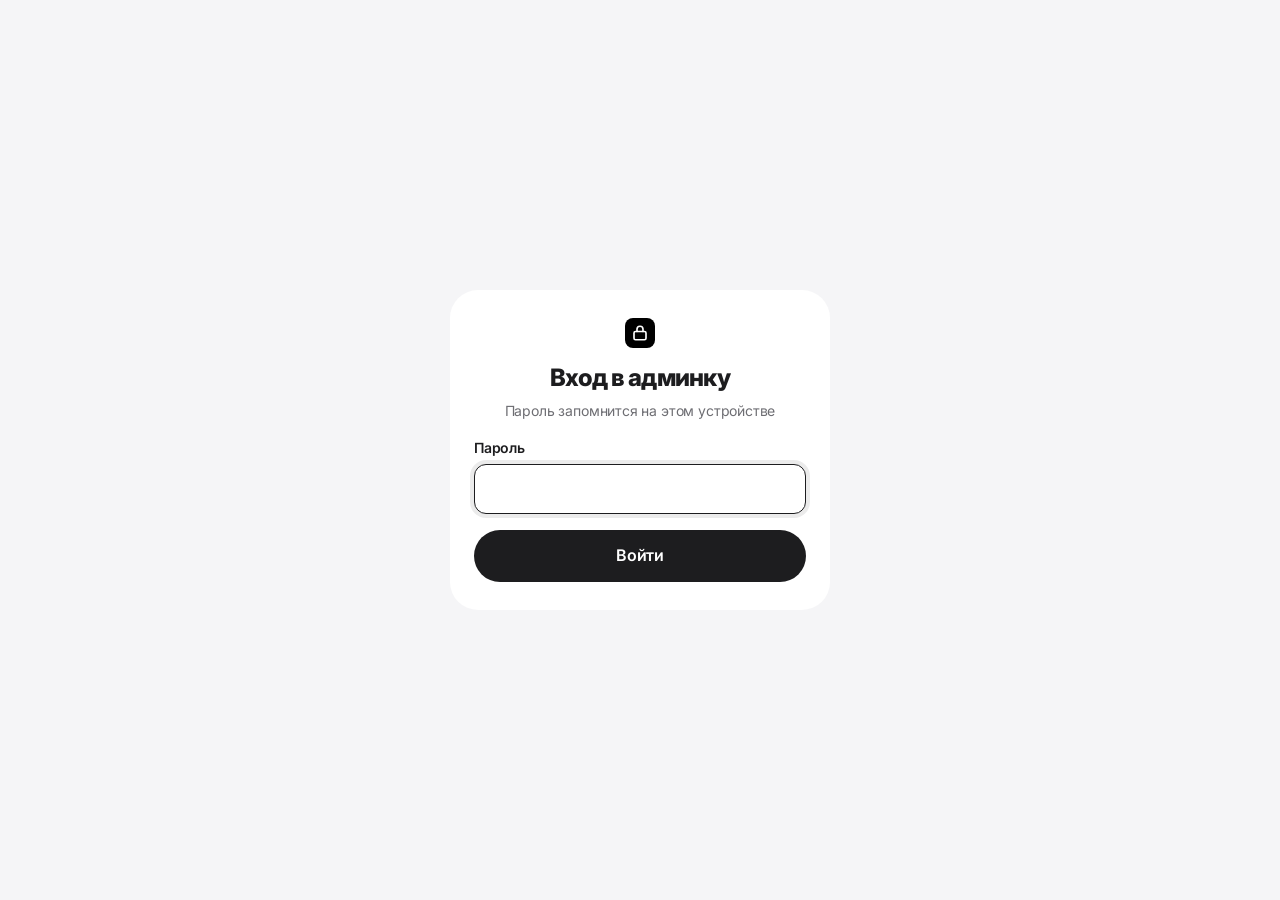
==== commit fb1d1e2a: "Редизайн в чёрно-белом стиле Apple: шрифт SF/Inter, кнопки-пилюли, стеклянная шапка, новые иконки дл" ====
--- a/admin.html
+++ b/admin.html
@@ -17,8 +17,8 @@
 
   <link rel="preconnect" href="https://fonts.googleapis.com">
   <link rel="preconnect" href="https://fonts.gstatic.com" crossorigin>
-  <link rel="stylesheet" href="https://fonts.googleapis.com/css2?family=Manrope:wght@400;500;600;700;800&display=swap">
-  <link rel="stylesheet" href="app.css">
+  <link rel="stylesheet" href="https://fonts.googleapis.com/css2?family=Inter:wght@400;500;600;700&display=swap">
+  <link rel="stylesheet" href="app.css?v=6">
 </head>
 <body class="admin">
 
@@ -153,6 +153,10 @@
                 <label for="tFooter">Текст внизу страницы</label>
                 <input id="tFooter" maxlength="200" data-cfg>
               </div>
+              <div class="field">
+                <label for="tInn">ИНН (показывается внизу сайта и на странице оплаты)</label>
+                <input id="tInn" maxlength="12" inputmode="numeric" placeholder="300204777467" data-cfg>
+              </div>
             </div>
           </div>
         </div>
@@ -197,8 +201,8 @@
   </nav>
 </div>
 
-<script src="config.js"></script>
-<script src="common.js"></script>
+<script src="config.js?v=6"></script>
+<script src="common.js?v=6"></script>
 <script>
 (function () {
   'use strict';
@@ -316,7 +320,9 @@
       }),
       A.api('config').then(function (res) {
         if (!state.pricesDirty) {
+          var hadPay = state.config && state.config.payEnabled;
           state.config = A.normalizeConfig(res.config);
+          if (state.orders.length && hadPay !== state.config.payEnabled) renderOrders();
           renderPricesEditor();
         }
       })
@@ -486,7 +492,7 @@
     var id = A.esc(o.id);
     var details = [
       ['Предмет', o.subject], ['Класс / курс', o.grade], ['Опции', o.options],
-      ['Пожелания', o.wishes], ['Цена сайта', o.calcPrice ? A.money(o.calcPrice) : ''], ['Создано', o.created]
+      ['Пожелания', o.wishes], ['Цена сайта', o.calcPrice ? A.money(o.calcPrice) : ''], ['Оплаты онлайн', o.payLog], ['Создано', o.created]
     ].filter(function (r) { return r[1]; }).map(function (r) {
       return '<dt>' + r[0] + '</dt><dd>' + A.esc(r[1]) + '</dd>';
     }).join('');
@@ -513,6 +519,8 @@
       (details ? '<details><summary>Подробнее</summary><dl class="details-grid">' + details + '</dl></details>' : '') +
       '<div class="order-actions">' +
         '<button type="button" class="btn btn-primary btn-sm save-btn">Сохранить</button>' +
+        (state.config && state.config.payEnabled && o.payToken && o.status !== 'cancelled'
+          ? '<button type="button" class="btn btn-soft btn-sm paylink-btn" title="Скопировать ссылку на оплату для клиента">💳 Ссылка на оплату</button>' : '') +
         '<span class="spacer"></span>' +
         '<button type="button" class="btn btn-danger btn-sm del-btn">Удалить</button>' +
       '</div>' +
@@ -577,6 +585,14 @@
   });
 
   $('ordersList').addEventListener('click', function (e) {
+    var payBtn = e.target.closest('.paylink-btn');
+    if (payBtn) {
+      var po = state.orders.filter(function (x) { return x.id === payBtn.closest('.order').getAttribute('data-id'); })[0];
+      if (!po) return;
+      var link = location.origin + location.pathname.replace(/[^\/]*$/, '') + 'pay.html?o=' + encodeURIComponent(po.id) + '&t=' + encodeURIComponent(po.payToken);
+      copyText(link).then(function () { A.toast('Ссылка скопирована — отправьте её клиенту'); }, function () { prompt('Ссылка на оплату:', link); });
+      return;
+    }
     var save = e.target.closest('.save-btn');
     var del = e.target.closest('.del-btn');
     if (!save && !del) return;
@@ -657,6 +673,7 @@
     $('tPricesText').value = c.pricesText;
     $('tSupport').value = c.support;
     $('tFooter').value = c.footerText;
+    $('tInn').value = c.inn;
     $('stepsEdit').innerHTML = c.steps.map(function (st, i) {
       return '<div class="step-edit"><span class="step-num">' + (i + 1) + '</span>' +
         '<input class="input" data-step="title" maxlength="60" placeholder="Заголовок шага" value="' + A.esc(st.title) + '">' +
@@ -687,6 +704,7 @@
       pricesText: $('tPricesText').value,
       support: $('tSupport').value,
       footerText: $('tFooter').value,
+      inn: $('tInn').value,
       steps: Array.prototype.map.call($('stepsEdit').querySelectorAll('.step-edit'), function (el) {
         return { title: el.querySelector('[data-step="title"]').value, sub: el.querySelector('[data-step="sub"]').value };
       })
@@ -756,6 +774,7 @@
       if (!isNonNegNumber(v)) problems.push('Срочность и предоплата — только числа');
     });
     if (A.num(raw.prepay) > 100) problems.push('Предоплата не может быть больше 100%');
+    if (raw.inn.trim() && !/^(\d{10}|\d{12})$/.test(raw.inn.trim())) problems.push('ИНН — 10 или 12 цифр');
     if (problems.length) { A.toast(problems[0], 'error'); return; }
 
     var cfg = A.normalizeConfig(raw);
@@ -764,7 +783,7 @@
     btn.textContent = 'Сохраняю…';
     authApi('saveConfig', { config: cfg }).then(function (res) {
       state.config = A.normalizeConfig(res.config || cfg);
-      A.lsSet('zk_config_cache', state.config);
+      A.lsSet('zk_config_cache_v2', state.config);
       renderPricesEditor();
       A.toast('Цены сохранены — сайт уже показывает новые');
     }).catch(function (err) {
--- a/app.css
+++ b/app.css
@@ -1,33 +1,33 @@
 /* ===== Базовые переменные ===== */
 :root {
   color-scheme: light;
-  --accent: #7c3aed;
-  --accent-600: #6d28d9;
-  --accent-700: #5b21b6;
-  --accent-50: #f5f1ff;
-  --accent-100: #ece4ff;
-  --accent-200: #dccdfd;
-  --bg: #f7f6fb;
+  --accent: #1d1d1f;
+  --accent-600: #000000;
+  --accent-700: #000000;
+  --accent-50: #f5f5f7;
+  --accent-100: #e8e8ed;
+  --accent-200: #d2d2d7;
+  --bg: #f5f5f7;
   --card: #ffffff;
-  --text: #1d1b2c;
-  --muted: #6c6884;
-  --faint: #9a97ad;
-  --border: #e8e5f0;
-  --input: #dcd8e7;
-  --green: #15803d;
-  --green-bg: #e9f8ef;
-  --amber: #b45309;
-  --amber-bg: #fff4dc;
-  --red: #dc2626;
-  --red-bg: #fdecec;
-  --blue: #2563eb;
-  --blue-bg: #e8f0fe;
-  --gray: #8f8ca3;
-  --radius-sm: 12px;
-  --radius: 14px;
-  --radius-lg: 16px;
-  --shadow: 0 1px 2px rgba(30, 20, 70, .04), 0 6px 20px rgba(30, 20, 70, .06);
-  --shadow-lg: 0 2px 6px rgba(30, 20, 70, .05), 0 20px 48px rgba(30, 20, 70, .12);
+  --text: #1d1d1f;
+  --muted: #6e6e73;
+  --faint: #86868b;
+  --border: #e5e5ea;
+  --input: #d2d2d7;
+  --green: #1d1d1f;
+  --green-bg: #f5f5f7;
+  --amber: #6e6e73;
+  --amber-bg: #f5f5f7;
+  --red: #d70015;
+  --red-bg: #fff1f2;
+  --blue: #1d1d1f;
+  --blue-bg: #f5f5f7;
+  --gray: #86868b;
+  --radius-sm: 14px;
+  --radius: 18px;
+  --radius-lg: 22px;
+  --shadow: 0 1px 2px rgba(0, 0, 0, .03), 0 4px 16px rgba(0, 0, 0, .04);
+  --shadow-lg: 0 2px 8px rgba(0, 0, 0, .04), 0 24px 60px rgba(0, 0, 0, .10);
   --safe-top: env(safe-area-inset-top, 0px);
   --safe-right: env(safe-area-inset-right, 0px);
   --safe-bottom: env(safe-area-inset-bottom, 0px);
@@ -48,7 +48,7 @@
   margin: 0;
   min-height: 100vh;
   min-height: 100dvh;
-  font-family: 'Manrope', system-ui, -apple-system, 'Segoe UI', Roboto, sans-serif;
+  font-family: -apple-system, BlinkMacSystemFont, 'SF Pro Text', 'SF Pro Display', 'Inter', 'Segoe UI', Roboto, 'Helvetica Neue', Arial, sans-serif;
   font-size: 16px;
   line-height: 1.5;
   color: var(--text);
@@ -105,7 +105,7 @@
 .btn:disabled { opacity: .6; cursor: default; transform: none; }
 .btn:focus-visible { outline: 3px solid var(--accent-200); outline-offset: 2px; }
 
-.btn-primary { background: var(--accent); color: #fff; box-shadow: 0 6px 16px rgba(124, 58, 237, .25); }
+.btn-primary { background: var(--accent); color: #fff; box-shadow: 0 6px 16px rgba(0, 0, 0, .25); }
 .btn-primary:hover { background: var(--accent-600); }
 .btn-ghost { background: var(--card); color: var(--text); border-color: var(--border); }
 .btn-ghost:hover { border-color: var(--accent-200); color: var(--accent-600); }
@@ -221,7 +221,7 @@
   max-width: calc(100% - 32px);
   padding: 12px 18px;
   border-radius: var(--radius-sm);
-  background: #1d1b2c;
+  background: #1d1d1f;
   color: #fff;
   font-weight: 600;
   font-size: 14px;
@@ -233,7 +233,7 @@
 }
 .toast.show { opacity: 1; transform: translate(-50%, 0); }
 .toast-error { background: var(--red); }
-.toast-ok { background: #1d1b2c; }
+.toast-ok { background: #1d1d1f; }
 
 /* ===== Подсказка «На экран Домой» ===== */
 .ios-hint {
@@ -278,10 +278,10 @@
   top: 0;
   z-index: 50;
   padding-top: var(--safe-top);
-  background: rgba(247, 246, 251, .85);
+  background: rgba(255, 255, 255, .72);
   -webkit-backdrop-filter: saturate(180%) blur(14px);
   backdrop-filter: saturate(180%) blur(14px);
-  border-bottom: 1px solid rgba(232, 229, 240, .7);
+  border-bottom: 1px solid rgba(0, 0, 0, .08);
 }
 .is-demo .topbar { padding-top: 0; }
 .topbar-in { display: flex; align-items: center; justify-content: space-between; height: var(--header-h); gap: 12px; }
@@ -292,7 +292,7 @@
   border-radius: 10px;
   background: var(--accent);
   color: #fff;
-  box-shadow: 0 4px 12px rgba(124, 58, 237, .3);
+  box-shadow: 0 4px 12px rgba(0, 0, 0, .3);
 }
 .topnav { display: flex; align-items: center; gap: 4px; }
 .topnav a:not(.btn) {
@@ -303,7 +303,7 @@
   font-size: 15px;
   text-decoration: none;
 }
-.topnav a:not(.btn):hover { color: var(--text); background: rgba(124, 58, 237, .06); }
+.topnav a:not(.btn):hover { color: var(--text); background: rgba(0, 0, 0, .06); }
 
 /* Первый экран */
 .hero { padding-top: 36px; padding-bottom: 24px; }
@@ -436,7 +436,7 @@
   z-index: 180;
   display: grid; place-items: center;
   padding: calc(16px + var(--safe-top)) 16px calc(16px + var(--safe-bottom));
-  background: rgba(29, 27, 44, .45);
+  background: rgba(0, 0, 0, .35);
   -webkit-backdrop-filter: blur(4px);
   backdrop-filter: blur(4px);
   animation: fade-in .2s;
@@ -596,7 +596,7 @@
 .st-work { --st: var(--accent); --st-bg: var(--accent-50); }
 .st-revision { --st: #f59e0b; --st-bg: var(--amber-bg); }
 .st-done { --st: #22c55e; --st-bg: var(--green-bg); }
-.st-cancelled { --st: #b8b5c7; --st-bg: #f1f0f5; }
+.st-cancelled { --st: #c7c7cc; --st-bg: #f2f2f2; }
 .order.st-cancelled { opacity: .78; }
 
 .order-head { display: flex; align-items: flex-start; justify-content: space-between; gap: 12px; }
@@ -675,7 +675,7 @@
 .panel h2 { font-size: 18px; font-weight: 800; }
 .panel .panel-desc { margin-top: 4px; font-size: 14px; color: var(--muted); }
 .edit-list { display: grid; gap: 10px; margin-top: 14px; }
-.edit-item { display: grid; gap: 10px; padding: 14px; border: 1px solid var(--border); border-radius: var(--radius); background: #fcfbfe; }
+.edit-item { display: grid; gap: 10px; padding: 14px; border: 1px solid var(--border); border-radius: var(--radius); background: #fafafa; }
 .edit-row { display: grid; gap: 10px; grid-template-columns: repeat(3, 1fr); }
 .edit-row-opt { display: grid; gap: 10px; grid-template-columns: 1fr 110px auto; align-items: end; }
 .edit-head { display: flex; align-items: center; justify-content: space-between; gap: 8px; }
@@ -707,8 +707,8 @@
 .report-table { width: 100%; border-collapse: collapse; font-size: 14px; font-variant-numeric: tabular-nums; }
 .report-table th, .report-table td { padding: 11px 12px; text-align: right; white-space: nowrap; border-bottom: 1px solid var(--border); }
 .report-table th:first-child, .report-table td:first-child { text-align: left; position: sticky; left: 0; background: #fff; }
-.report-table thead th { font-size: 12px; font-weight: 700; color: var(--muted); text-transform: uppercase; letter-spacing: .04em; background: #fcfbfe; }
-.report-table thead th:first-child { background: #fcfbfe; }
+.report-table thead th { font-size: 12px; font-weight: 700; color: var(--muted); text-transform: uppercase; letter-spacing: .04em; background: #fafafa; }
+.report-table thead th:first-child { background: #fafafa; }
 .report-table tr.zero td { color: var(--faint); }
 .report-table tfoot td { font-weight: 800; border-bottom: 0; background: var(--accent-50); }
 .report-table tfoot td:first-child { background: var(--accent-50); }
@@ -795,15 +795,15 @@
   display: inline-flex; align-items: center; gap: 8px;
   padding: 12px 18px 12px 14px;
   border-radius: 999px;
-  background: #2aabee;
+  background: #1d1d1f;
   color: #fff;
   font-weight: 700;
   font-size: 15px;
   text-decoration: none;
-  box-shadow: 0 10px 28px rgba(42, 171, 238, .35);
+  box-shadow: 0 10px 28px rgba(0, 0, 0, .25);
   transition: transform .15s ease, box-shadow .15s ease;
 }
-.support-fab:hover { transform: translateY(-2px); box-shadow: 0 14px 32px rgba(42, 171, 238, .45); color: #fff; }
+.support-fab:hover { transform: translateY(-2px); box-shadow: 0 14px 32px rgba(0, 0, 0, .32); color: #fff; }
 .support-fab[hidden] { display: none; }
 .site-footer { padding-bottom: calc(84px + var(--safe-bottom)); }
 @media (max-width: 599px) {
@@ -816,3 +816,143 @@
 .steps-edit { display: grid; gap: 8px; }
 .step-edit { display: grid; grid-template-columns: 40px 1fr; gap: 6px 10px; align-items: center; }
 .step-edit .step-num { width: 36px; height: 36px; font-size: 15px; grid-row: span 2; }
+
+/* Страница оплаты */
+.pay-main { max-width: 520px; padding-top: 28px; padding-bottom: calc(40px + var(--safe-bottom)); }
+.pay-card { padding: 24px; }
+.pay-head h1 { font-size: 26px; margin: 4px 0 6px; }
+.pay-topic { color: var(--muted); margin: 0; }
+.pay-buttons { display: grid; gap: 10px; margin-top: 8px; }
+.pay-buttons .btn { white-space: normal; }
+.pay-done, .pay-wait {
+  padding: 12px 14px; border-radius: var(--radius-sm); margin-bottom: 14px; font-weight: 600;
+  background: #f5f5f7; color: #1d1d1f;
+}
+.pay-wait { background: #f5f5f7; color: #6e6e73; }
+.pay-state { text-align: center; padding: 8px 0; }
+.pay-state h1 { font-size: 24px; margin: 12px 0 6px; }
+.pay-state p { color: var(--muted); margin: 0 0 20px; }
+.pay-state:not(.ok) .modal-ico { background: #fff1f2; color: var(--red); }
+.pay-secure { display: flex; align-items: center; justify-content: center; gap: 6px; text-align: center; color: var(--muted); font-size: 13px; margin: 14px 0 0; }
+.pay-secure a { font-weight: 700; text-decoration: none; }
+.done-pay { display: grid; gap: 8px; margin-bottom: 10px; }
+.footer-inn { margin-top: 4px; font-size: 13px; }
+
+
+/* ===================================================================
+   СТИЛЬ APPLE: чёрно-белый, крупная типографика, «стекло», кнопки-пилюли
+   =================================================================== */
+body { letter-spacing: -.011em; }
+h1, h2, h3 { letter-spacing: -.03em; }
+a { color: var(--text); }
+
+.btn { border-radius: 980px; font-weight: 600; letter-spacing: -.01em; }
+.btn-lg { border-radius: 980px; }
+.btn-primary { background: #1d1d1f; color: #fff; box-shadow: none; }
+.btn-primary:hover { background: #000; }
+.btn-ghost { background: transparent; border-color: #1d1d1f; color: #1d1d1f; }
+.btn-ghost:hover { background: #1d1d1f; color: #fff; border-color: #1d1d1f; }
+.btn-soft { background: #f5f5f7; color: #1d1d1f; }
+.btn-soft:hover { background: #e8e8ed; }
+.btn:focus-visible { outline: 3px solid rgba(0, 0, 0, .25); }
+
+.card { border: 0; box-shadow: none; }
+.input, .field input, .field select, .field textarea { border-radius: 12px; background: #fff; }
+.field input:focus, .field select:focus, .field textarea:focus, .input:focus { border-color: #1d1d1f; box-shadow: 0 0 0 4px rgba(0, 0, 0, .08); }
+
+/* Шапка */
+.topbar { -webkit-backdrop-filter: saturate(180%) blur(20px); backdrop-filter: saturate(180%) blur(20px); }
+.topbar-in { height: 52px; }
+.brand { font-weight: 600; font-size: 17px; }
+.brand-mark { width: 30px; height: 30px; border-radius: 8px; background: #000; box-shadow: none; }
+.topnav a:not(.btn) { font-weight: 400; font-size: 14px; color: #1d1d1f; opacity: .8; }
+.topnav a:not(.btn):hover { opacity: 1; background: transparent; }
+.topnav .btn-sm { min-height: 32px; padding: 6px 14px; font-size: 13px; }
+
+/* Первый экран */
+.hero { text-align: center; padding-top: 56px; padding-bottom: 8px; }
+.eyebrow { background: transparent; color: var(--muted); padding: 0; font-weight: 600; font-size: 15px; letter-spacing: 0; }
+.eyebrow::before { background: #1d1d1f; box-shadow: none; width: 7px; height: 7px; }
+.hero h1 { margin: 12px auto 0; font-size: clamp(40px, 11vw, 80px); font-weight: 700; line-height: 1.04; letter-spacing: -.045em; max-width: 14ch; }
+.hero .lead { margin: 18px auto 0; font-size: clamp(18px, 4.6vw, 24px); line-height: 1.35; color: var(--muted); font-weight: 400; max-width: 34ch; }
+.hero-actions { justify-content: center; margin-top: 30px; }
+.hero-actions .btn { flex: 0 1 auto; min-width: 150px; }
+.steps { margin-top: 56px; gap: 12px; text-align: left; }
+.step { padding: 22px; border-radius: var(--radius-lg); background: #fff; }
+.step-num { background: #1d1d1f; color: #fff; border-radius: 50%; width: 36px; height: 36px; font-size: 15px; font-weight: 600; }
+.step b { font-weight: 600; font-size: 17px; }
+
+/* Секции */
+.section { padding-top: 72px; }
+.section-head { text-align: center; margin-bottom: 32px; }
+.section-head h2 { font-size: clamp(34px, 8vw, 56px); font-weight: 700; letter-spacing: -.04em; }
+.section-head p { margin: 10px auto 0; font-size: clamp(16px, 4vw, 20px); max-width: 40ch; }
+
+/* Цены */
+.service { padding: 28px; border-radius: 26px; transition: transform .25s ease, box-shadow .25s ease; }
+.service:hover { transform: translateY(-4px); box-shadow: var(--shadow-lg); }
+.service h3 { font-size: 22px; font-weight: 600; }
+.service-price .amount { color: #1d1d1f; font-size: 36px; font-weight: 700; letter-spacing: -.04em; }
+.service-min { background: transparent; padding: 0; font-weight: 400; font-size: 14px; }
+.service .btn { margin-top: 22px; }
+.extra-card { padding: 24px 28px; border-radius: 26px; }
+.extra-card h3 { font-weight: 600; font-size: 18px; }
+.extra-list b { color: #1d1d1f; font-weight: 600; }
+.extra-list li { border-top-style: solid; }
+.extra-card .ico { background: #f5f5f7; }
+
+/* Форма */
+.form { padding: 28px; border-radius: 26px; }
+.form-group-title { color: var(--text); text-transform: none; letter-spacing: -.02em; font-size: 20px; font-weight: 600; }
+.req { color: var(--muted); }
+.check { border-radius: 14px; }
+.check input:checked ~ .check-text { color: #1d1d1f; }
+
+/* Итог — инвертированная чёрная карточка */
+.summary { background: #000; color: #f5f5f7; padding: 28px; border-radius: 26px; }
+.summary h3 { color: #86868b; font-weight: 500; }
+.summary-total { color: #fff; font-size: 48px; font-weight: 700; letter-spacing: -.045em; }
+.summary-total small, .summary-empty, .summary-note, .summary-contact, .summary-lines li span:first-child { color: #a1a1a6; }
+.summary-lines li { border-top-color: #2c2c2e; }
+.summary-lines li.urgent span { color: #f5f5f7; }
+.summary-prepay { background: #1c1c1e; color: #fff; }
+.summary .btn-primary { background: #fff; color: #000; }
+.summary .btn-primary:hover { background: #e8e8ed; }
+.summary a { color: #fff; }
+.summary .form-error { background: #2a0a0d; color: #ff6961; }
+
+/* Подвал */
+.site-footer { font-size: 12px; color: #86868b; border-top: 1px solid #d2d2d7; margin-top: 64px; padding-top: 20px; }
+.site-footer a { color: #1d1d1f; font-weight: 500; }
+
+/* Окна и подсказки */
+.modal-box { border-radius: 28px; }
+.modal-ico { background: #1d1d1f; color: #fff; border-radius: 50%; }
+.ios-hint { border-radius: 20px; background: rgba(255, 255, 255, .86); -webkit-backdrop-filter: saturate(180%) blur(20px); backdrop-filter: saturate(180%) blur(20px); }
+.ios-share { color: #1d1d1f; }
+.ios-hint-icon img { border-radius: 22%; }
+.toast { border-radius: 980px; }
+.demo-banner { background: #1d1d1f; color: #f5f5f7; border-bottom: 0; }
+
+/* Кнопка поддержки */
+.support-fab { background: rgba(29, 29, 31, .88); -webkit-backdrop-filter: blur(20px); backdrop-filter: blur(20px); font-weight: 600; }
+
+/* Админка */
+.stat.accent { background: #000; }
+.chip { border-radius: 980px; }
+.status-select { border-radius: 980px; }
+.st-new { --st: #1d1d1f; --st-bg: #f5f5f7; }
+.st-work { --st: #48484a; --st-bg: #f5f5f7; }
+.st-revision { --st: #8e8e93; --st-bg: #f5f5f7; }
+.st-done { --st: #1d1d1f; --st-bg: #f5f5f7; }
+.st-cancelled { --st: #c7c7cc; --st-bg: #f2f2f2; }
+.admin-top { background: rgba(255, 255, 255, .72); -webkit-backdrop-filter: saturate(180%) blur(20px); backdrop-filter: saturate(180%) blur(20px); }
+.bottom-nav { background: rgba(255, 255, 255, .8); -webkit-backdrop-filter: saturate(180%) blur(20px); backdrop-filter: saturate(180%) blur(20px); }
+.login-box { border-radius: 28px; }
+
+@media (min-width: 900px) {
+  .hero { padding-top: 96px; }
+  .steps { margin-top: 80px; }
+  .section { padding-top: 110px; }
+}
+.extra-card .ico { color: #1d1d1f; display: inline-grid; place-items: center; vertical-align: -7px; }
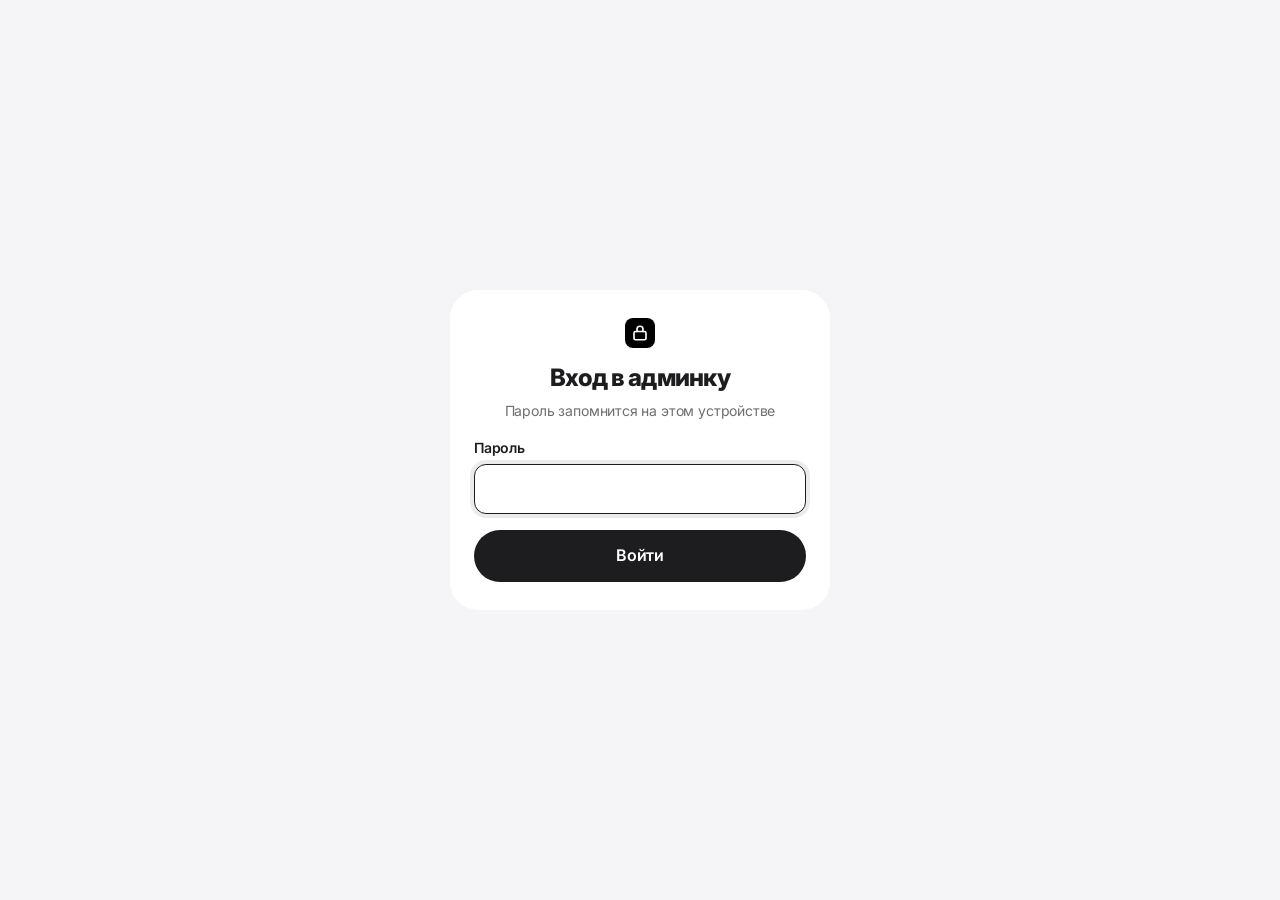
==== commit b4e2fce1: "Тёмная тема, плавные анимации, компактная раскладка, контакт «Telegram или почта», номер заявки и «М" ====
--- a/admin.html
+++ b/admin.html
@@ -6,6 +6,7 @@
   <title>Админка — заявки</title>
   <meta name="robots" content="noindex, nofollow">
   <meta name="theme-color" content="#ffffff">
+  <script>try{var t=JSON.parse(localStorage.getItem('zk_theme'));if(t==='dark'||t==='light')document.documentElement.setAttribute('data-theme',t)}catch(e){}</script>
 
   <link rel="manifest" href="admin-manifest.json">
   <link rel="icon" type="image/png" sizes="192x192" href="icons/admin-192.png">
@@ -18,7 +19,7 @@
   <link rel="preconnect" href="https://fonts.googleapis.com">
   <link rel="preconnect" href="https://fonts.gstatic.com" crossorigin>
   <link rel="stylesheet" href="https://fonts.googleapis.com/css2?family=Inter:wght@400;500;600;700&display=swap">
-  <link rel="stylesheet" href="app.css?v=6">
+  <link rel="stylesheet" href="app.css?v=7">
 </head>
 <body class="admin">
 
@@ -54,6 +55,10 @@
         <button type="button" class="top-tab" data-tab="prices">Цены</button>
         <button type="button" class="top-tab" data-tab="report">Итоги</button>
       </nav>
+      <button type="button" class="theme-btn" data-theme-toggle aria-label="Сменить тему" title="Светлая / тёмная тема">
+        <svg class="i-sun" width="20" height="20" viewBox="0 0 24 24" fill="none" stroke="currentColor" stroke-width="2" stroke-linecap="round" aria-hidden="true"><circle cx="12" cy="12" r="4.2"/><path d="M12 2.5v2M12 19.5v2M4.6 4.6l1.4 1.4M18 18l1.4 1.4M2.5 12h2M19.5 12h2M4.6 19.4 6 18M18 6l1.4-1.4"/></svg>
+        <svg class="i-moon" width="20" height="20" viewBox="0 0 24 24" fill="currentColor" aria-hidden="true"><path d="M20.5 14.6A8.5 8.5 0 0 1 9.4 3.5a8.5 8.5 0 1 0 11.1 11.1z"/></svg>
+      </button>
       <button type="button" class="icon-btn" id="refreshBtn" title="Обновить" aria-label="Обновить">
         <svg width="20" height="20" viewBox="0 0 24 24" fill="none" stroke="currentColor" stroke-width="2" stroke-linecap="round" stroke-linejoin="round"><path d="M21 12a9 9 0 1 1-2.64-6.36"/><path d="M21 3v6h-6"/></svg>
       </button>
@@ -98,7 +103,7 @@
             <button type="button" class="btn btn-soft add-btn" id="addOpt">+ Добавить опцию</button>
           </div>
           <div class="panel card">
-            <h2>Срочность и предоплата</h2>
+            <h2>Срочность</h2>
             <div class="inline-fields">
               <div class="field">
                 <label for="urgDays">Если до срока меньше, дн.</label>
@@ -107,10 +112,6 @@
               <div class="field">
                 <label for="urgPercent">Наценка, %</label>
                 <input id="urgPercent" type="text" inputmode="numeric" data-cfg>
-              </div>
-              <div class="field">
-                <label for="prepay">Предоплата, %</label>
-                <input id="prepay" type="text" inputmode="numeric" data-cfg>
               </div>
             </div>
           </div>
@@ -201,8 +202,8 @@
   </nav>
 </div>
 
-<script src="config.js?v=6"></script>
-<script src="common.js?v=6"></script>
+<script src="config.js?v=7"></script>
+<script src="common.js?v=7"></script>
 <script>
 (function () {
   'use strict';
@@ -665,7 +666,6 @@
     $('optList').innerHTML = c.options.length ? c.options.map(optHtml).join('') : '<p class="muted" style="font-size:14px">Опций нет.</p>';
     $('urgDays').value = c.urgency.days;
     $('urgPercent').value = c.urgency.percent;
-    $('prepay').value = c.prepay;
     $('tTitle').value = c.heroTitle;
     $('tSubtitle').value = c.heroSubtitle;
     $('tContact').value = c.contact;
@@ -695,7 +695,6 @@
       services: items('svcList', ['name', 'price', 'desc']),
       options: items('optList', ['name', 'price']),
       urgency: { days: $('urgDays').value, percent: $('urgPercent').value },
-      prepay: $('prepay').value,
       heroTitle: $('tTitle').value,
       heroSubtitle: $('tSubtitle').value,
       contact: $('tContact').value,
@@ -770,10 +769,9 @@
       if (!o.name.trim()) problems.push('Укажите название опции ' + (i + 1));
       if (!isNonNegNumber(o.price)) problems.push('Проверьте цену опции ' + (i + 1));
     });
-    [raw.urgency.days, raw.urgency.percent, raw.prepay].forEach(function (v) {
-      if (!isNonNegNumber(v)) problems.push('Срочность и предоплата — только числа');
-    });
-    if (A.num(raw.prepay) > 100) problems.push('Предоплата не может быть больше 100%');
+    [raw.urgency.days, raw.urgency.percent].forEach(function (v) {
+      if (!isNonNegNumber(v)) problems.push('Срочность — только числа');
+    });
     if (raw.inn.trim() && !/^(\d{10}|\d{12})$/.test(raw.inn.trim())) problems.push('ИНН — 10 или 12 цифр');
     if (problems.length) { A.toast(problems[0], 'error'); return; }
 
--- a/app.css
+++ b/app.css
@@ -26,6 +26,13 @@
   --radius-sm: 14px;
   --radius: 18px;
   --radius-lg: 22px;
+  --bg2: #f5f5f7;
+  --bg3: #e8e8ed;
+  --on-accent: #ffffff;
+  --strong: #000000;
+  --glass: rgba(255, 255, 255, .72);
+  --summary-bg: #000000;
+  --summary-border: transparent;
   --shadow: 0 1px 2px rgba(0, 0, 0, .03), 0 4px 16px rgba(0, 0, 0, .04);
   --shadow-lg: 0 2px 8px rgba(0, 0, 0, .04), 0 24px 60px rgba(0, 0, 0, .10);
   --safe-top: env(safe-area-inset-top, 0px);
@@ -105,7 +112,7 @@
 .btn:disabled { opacity: .6; cursor: default; transform: none; }
 .btn:focus-visible { outline: 3px solid var(--accent-200); outline-offset: 2px; }
 
-.btn-primary { background: var(--accent); color: #fff; box-shadow: 0 6px 16px rgba(0, 0, 0, .25); }
+.btn-primary { background: var(--accent); color: var(--on-accent); box-shadow: 0 6px 16px rgba(0, 0, 0, .25); }
 .btn-primary:hover { background: var(--accent-600); }
 .btn-ghost { background: var(--card); color: var(--text); border-color: var(--border); }
 .btn-ghost:hover { border-color: var(--accent-200); color: var(--accent-600); }
@@ -141,7 +148,7 @@
   font: inherit;
   font-size: 16px; /* меньше 16px — iOS будет приближать поле */
   color: var(--text);
-  background: #fff;
+  background: var(--card);
   border: 1px solid var(--input);
   border-radius: var(--radius-sm);
   transition: border-color .15s, box-shadow .15s;
@@ -172,7 +179,7 @@
   padding: 12px 14px;
   border: 1px solid var(--input);
   border-radius: var(--radius-sm);
-  background: #fff;
+  background: var(--card);
   cursor: pointer;
   transition: border-color .15s, background-color .15s;
 }
@@ -185,7 +192,7 @@
   margin: 0;
   border: 2px solid var(--input);
   border-radius: 7px;
-  background: #fff center / 14px no-repeat;
+  background: var(--card) center / 14px no-repeat;
   cursor: pointer;
   transition: background-color .15s, border-color .15s;
 }
@@ -233,7 +240,7 @@
 }
 .toast.show { opacity: 1; transform: translate(-50%, 0); }
 .toast-error { background: var(--red); }
-.toast-ok { background: #1d1d1f; }
+.toast-ok { background: var(--text); }
 
 /* ===== Подсказка «На экран Домой» ===== */
 .ios-hint {
@@ -246,7 +253,7 @@
   align-items: center;
   gap: 12px;
   padding: 12px 12px 12px 14px;
-  background: #fff;
+  background: var(--card);
   border: 1px solid var(--border);
   border-radius: var(--radius-lg);
   box-shadow: var(--shadow-lg);
@@ -278,7 +285,7 @@
   top: 0;
   z-index: 50;
   padding-top: var(--safe-top);
-  background: rgba(255, 255, 255, .72);
+  background: var(--glass);
   -webkit-backdrop-filter: saturate(180%) blur(14px);
   backdrop-filter: saturate(180%) blur(14px);
   border-bottom: 1px solid rgba(0, 0, 0, .08);
@@ -291,7 +298,7 @@
   width: 34px; height: 34px;
   border-radius: 10px;
   background: var(--accent);
-  color: #fff;
+  color: var(--on-accent);
   box-shadow: 0 4px 12px rgba(0, 0, 0, .3);
 }
 .topnav { display: flex; align-items: center; gap: 4px; }
@@ -482,7 +489,7 @@
 .admin-top {
   position: sticky; top: 0; z-index: 50;
   padding-top: var(--safe-top);
-  background: rgba(255, 255, 255, .9);
+  background: var(--glass);
   -webkit-backdrop-filter: saturate(180%) blur(14px);
   backdrop-filter: saturate(180%) blur(14px);
   border-bottom: 1px solid var(--border);
@@ -506,7 +513,7 @@
   width: 42px; height: 42px;
   border: 1px solid var(--border);
   border-radius: 12px;
-  background: #fff;
+  background: var(--card);
   color: var(--muted);
   cursor: pointer;
   transition: color .15s, border-color .15s;
@@ -522,7 +529,7 @@
   position: fixed; left: 0; right: 0; bottom: 0; z-index: 60;
   display: grid; grid-template-columns: repeat(3, 1fr);
   padding: 6px calc(8px + var(--safe-right)) calc(6px + var(--safe-bottom)) calc(8px + var(--safe-left));
-  background: rgba(255, 255, 255, .94);
+  background: var(--glass);
   -webkit-backdrop-filter: saturate(180%) blur(14px);
   backdrop-filter: saturate(180%) blur(14px);
   border-top: 1px solid var(--border);
@@ -545,8 +552,8 @@
 .stat-label { font-size: 13px; color: var(--muted); font-weight: 600; }
 .stat-value { margin-top: 2px; font-size: 24px; font-weight: 800; letter-spacing: -.02em; }
 .stat-sub { font-size: 12px; color: var(--muted); font-weight: 600; }
-.stat.accent { background: var(--accent); border-color: var(--accent); color: #fff; }
-.stat.accent .stat-label, .stat.accent .stat-sub { color: rgba(255, 255, 255, .8); }
+.stat.accent { background: var(--accent); border-color: var(--accent); color: var(--on-accent); }
+.stat.accent .stat-label, .stat.accent .stat-sub { color: inherit; opacity: .75; }
 .stat-value.red { color: var(--red); }
 .stat-wide { grid-column: span 2; }
 
@@ -567,14 +574,14 @@
   padding: 7px 14px;
   border: 1px solid var(--border);
   border-radius: 999px;
-  background: #fff;
+  background: var(--card);
   font: inherit; font-size: 14px; font-weight: 700;
   color: var(--muted);
   cursor: pointer;
 }
 .chip .count { padding: 0 7px; border-radius: 999px; background: var(--bg); font-size: 12px; line-height: 20px; }
-.chip.active { background: var(--text); border-color: var(--text); color: #fff; }
-.chip.active .count { background: rgba(255, 255, 255, .18); }
+.chip.active { background: var(--text); border-color: var(--text); color: var(--on-accent); }
+.chip.active .count { background: rgba(127, 127, 127, .28); }
 .search { position: relative; }
 .search svg { position: absolute; left: 14px; top: 50%; transform: translateY(-50%); color: var(--faint); pointer-events: none; }
 .search .input { padding-left: 42px; }
@@ -596,7 +603,7 @@
 .st-work { --st: var(--accent); --st-bg: var(--accent-50); }
 .st-revision { --st: #f59e0b; --st-bg: var(--amber-bg); }
 .st-done { --st: #22c55e; --st-bg: var(--green-bg); }
-.st-cancelled { --st: #c7c7cc; --st-bg: #f2f2f2; }
+.st-cancelled { --st: #c7c7cc; --st-bg: var(--bg2); }
 .order.st-cancelled { opacity: .78; }
 
 .order-head { display: flex; align-items: flex-start; justify-content: space-between; gap: 12px; }
@@ -675,7 +682,7 @@
 .panel h2 { font-size: 18px; font-weight: 800; }
 .panel .panel-desc { margin-top: 4px; font-size: 14px; color: var(--muted); }
 .edit-list { display: grid; gap: 10px; margin-top: 14px; }
-.edit-item { display: grid; gap: 10px; padding: 14px; border: 1px solid var(--border); border-radius: var(--radius); background: #fafafa; }
+.edit-item { display: grid; gap: 10px; padding: 14px; border: 1px solid var(--border); border-radius: var(--radius); background: var(--bg2); }
 .edit-row { display: grid; gap: 10px; grid-template-columns: repeat(3, 1fr); }
 .edit-row-opt { display: grid; gap: 10px; grid-template-columns: 1fr 110px auto; align-items: end; }
 .edit-head { display: flex; align-items: center; justify-content: space-between; gap: 8px; }
@@ -691,7 +698,7 @@
   margin-top: 16px;
   padding: 12px;
   border-radius: var(--radius-lg);
-  background: rgba(255, 255, 255, .95);
+  background: var(--glass);
   -webkit-backdrop-filter: blur(10px);
   backdrop-filter: blur(10px);
   border: 1px solid var(--border);
@@ -706,9 +713,9 @@
 .table-wrap { overflow-x: auto; -webkit-overflow-scrolling: touch; }
 .report-table { width: 100%; border-collapse: collapse; font-size: 14px; font-variant-numeric: tabular-nums; }
 .report-table th, .report-table td { padding: 11px 12px; text-align: right; white-space: nowrap; border-bottom: 1px solid var(--border); }
-.report-table th:first-child, .report-table td:first-child { text-align: left; position: sticky; left: 0; background: #fff; }
-.report-table thead th { font-size: 12px; font-weight: 700; color: var(--muted); text-transform: uppercase; letter-spacing: .04em; background: #fafafa; }
-.report-table thead th:first-child { background: #fafafa; }
+.report-table th:first-child, .report-table td:first-child { text-align: left; position: sticky; left: 0; background: var(--card); }
+.report-table thead th { font-size: 12px; font-weight: 700; color: var(--muted); text-transform: uppercase; letter-spacing: .04em; background: var(--bg2); }
+.report-table thead th:first-child { background: var(--bg2); }
 .report-table tr.zero td { color: var(--faint); }
 .report-table tfoot td { font-weight: 800; border-bottom: 0; background: var(--accent-50); }
 .report-table tfoot td:first-child { background: var(--accent-50); }
@@ -736,7 +743,7 @@
     width: 24px; height: 24px;
     margin-top: -12px;
     border-radius: 50%;
-    background: var(--accent); color: #fff;
+    background: var(--accent); color: var(--on-accent);
     font-size: 13px; font-weight: 800;
   }
   .stats { grid-template-columns: repeat(3, 1fr); }
@@ -826,9 +833,9 @@
 .pay-buttons .btn { white-space: normal; }
 .pay-done, .pay-wait {
   padding: 12px 14px; border-radius: var(--radius-sm); margin-bottom: 14px; font-weight: 600;
-  background: #f5f5f7; color: #1d1d1f;
-}
-.pay-wait { background: #f5f5f7; color: #6e6e73; }
+  background: var(--bg2); color: var(--text);
+}
+.pay-wait { background: var(--bg2); color: var(--muted); }
 .pay-state { text-align: center; padding: 8px 0; }
 .pay-state h1 { font-size: 24px; margin: 12px 0 6px; }
 .pay-state p { color: var(--muted); margin: 0 0 20px; }
@@ -848,38 +855,38 @@
 
 .btn { border-radius: 980px; font-weight: 600; letter-spacing: -.01em; }
 .btn-lg { border-radius: 980px; }
-.btn-primary { background: #1d1d1f; color: #fff; box-shadow: none; }
-.btn-primary:hover { background: #000; }
-.btn-ghost { background: transparent; border-color: #1d1d1f; color: #1d1d1f; }
-.btn-ghost:hover { background: #1d1d1f; color: #fff; border-color: #1d1d1f; }
-.btn-soft { background: #f5f5f7; color: #1d1d1f; }
-.btn-soft:hover { background: #e8e8ed; }
+.btn-primary { background: var(--text); color: var(--on-accent); box-shadow: none; }
+.btn-primary:hover { background: var(--strong); }
+.btn-ghost { background: transparent; border-color: var(--text); color: var(--text); }
+.btn-ghost:hover { background: var(--text); color: var(--on-accent); border-color: var(--text); }
+.btn-soft { background: var(--bg2); color: var(--text); }
+.btn-soft:hover { background: var(--bg3); }
 .btn:focus-visible { outline: 3px solid rgba(0, 0, 0, .25); }
 
 .card { border: 0; box-shadow: none; }
-.input, .field input, .field select, .field textarea { border-radius: 12px; background: #fff; }
-.field input:focus, .field select:focus, .field textarea:focus, .input:focus { border-color: #1d1d1f; box-shadow: 0 0 0 4px rgba(0, 0, 0, .08); }
+.input, .field input, .field select, .field textarea { border-radius: 12px; background: var(--card); }
+.field input:focus, .field select:focus, .field textarea:focus, .input:focus { border-color: var(--text); box-shadow: 0 0 0 4px rgba(0, 0, 0, .08); }
 
 /* Шапка */
 .topbar { -webkit-backdrop-filter: saturate(180%) blur(20px); backdrop-filter: saturate(180%) blur(20px); }
 .topbar-in { height: 52px; }
 .brand { font-weight: 600; font-size: 17px; }
-.brand-mark { width: 30px; height: 30px; border-radius: 8px; background: #000; box-shadow: none; }
-.topnav a:not(.btn) { font-weight: 400; font-size: 14px; color: #1d1d1f; opacity: .8; }
+.brand-mark { width: 30px; height: 30px; border-radius: 8px; background: var(--strong); box-shadow: none; }
+.topnav a:not(.btn) { font-weight: 400; font-size: 14px; color: var(--text); opacity: .8; }
 .topnav a:not(.btn):hover { opacity: 1; background: transparent; }
 .topnav .btn-sm { min-height: 32px; padding: 6px 14px; font-size: 13px; }
 
 /* Первый экран */
 .hero { text-align: center; padding-top: 56px; padding-bottom: 8px; }
 .eyebrow { background: transparent; color: var(--muted); padding: 0; font-weight: 600; font-size: 15px; letter-spacing: 0; }
-.eyebrow::before { background: #1d1d1f; box-shadow: none; width: 7px; height: 7px; }
+.eyebrow::before { background: var(--text); box-shadow: none; width: 7px; height: 7px; }
 .hero h1 { margin: 12px auto 0; font-size: clamp(40px, 11vw, 80px); font-weight: 700; line-height: 1.04; letter-spacing: -.045em; max-width: 14ch; }
 .hero .lead { margin: 18px auto 0; font-size: clamp(18px, 4.6vw, 24px); line-height: 1.35; color: var(--muted); font-weight: 400; max-width: 34ch; }
 .hero-actions { justify-content: center; margin-top: 30px; }
 .hero-actions .btn { flex: 0 1 auto; min-width: 150px; }
 .steps { margin-top: 56px; gap: 12px; text-align: left; }
-.step { padding: 22px; border-radius: var(--radius-lg); background: #fff; }
-.step-num { background: #1d1d1f; color: #fff; border-radius: 50%; width: 36px; height: 36px; font-size: 15px; font-weight: 600; }
+.step { padding: 22px; border-radius: var(--radius-lg); background: var(--card); }
+.step-num { background: var(--text); color: var(--on-accent); border-radius: 50%; width: 36px; height: 36px; font-size: 15px; font-weight: 600; }
 .step b { font-weight: 600; font-size: 17px; }
 
 /* Секции */
@@ -892,24 +899,24 @@
 .service { padding: 28px; border-radius: 26px; transition: transform .25s ease, box-shadow .25s ease; }
 .service:hover { transform: translateY(-4px); box-shadow: var(--shadow-lg); }
 .service h3 { font-size: 22px; font-weight: 600; }
-.service-price .amount { color: #1d1d1f; font-size: 36px; font-weight: 700; letter-spacing: -.04em; }
+.service-price .amount { color: var(--text); font-size: 36px; font-weight: 700; letter-spacing: -.04em; }
 .service-min { background: transparent; padding: 0; font-weight: 400; font-size: 14px; }
 .service .btn { margin-top: 22px; }
 .extra-card { padding: 24px 28px; border-radius: 26px; }
 .extra-card h3 { font-weight: 600; font-size: 18px; }
-.extra-list b { color: #1d1d1f; font-weight: 600; }
+.extra-list b { color: var(--text); font-weight: 600; }
 .extra-list li { border-top-style: solid; }
-.extra-card .ico { background: #f5f5f7; }
+.extra-card .ico { background: var(--bg2); }
 
 /* Форма */
 .form { padding: 28px; border-radius: 26px; }
 .form-group-title { color: var(--text); text-transform: none; letter-spacing: -.02em; font-size: 20px; font-weight: 600; }
 .req { color: var(--muted); }
 .check { border-radius: 14px; }
-.check input:checked ~ .check-text { color: #1d1d1f; }
+.check input:checked ~ .check-text { color: var(--text); }
 
 /* Итог — инвертированная чёрная карточка */
-.summary { background: #000; color: #f5f5f7; padding: 28px; border-radius: 26px; }
+.summary { background: var(--summary-bg); border: 1px solid var(--summary-border); color: #f5f5f7; padding: 28px; border-radius: 26px; }
 .summary h3 { color: #86868b; font-weight: 500; }
 .summary-total { color: #fff; font-size: 48px; font-weight: 700; letter-spacing: -.045em; }
 .summary-total small, .summary-empty, .summary-note, .summary-contact, .summary-lines li span:first-child { color: #a1a1a6; }
@@ -922,32 +929,32 @@
 .summary .form-error { background: #2a0a0d; color: #ff6961; }
 
 /* Подвал */
-.site-footer { font-size: 12px; color: #86868b; border-top: 1px solid #d2d2d7; margin-top: 64px; padding-top: 20px; }
-.site-footer a { color: #1d1d1f; font-weight: 500; }
+.site-footer { font-size: 12px; color: var(--faint); border-top: 1px solid var(--input); margin-top: 64px; padding-top: 20px; }
+.site-footer a { color: var(--text); font-weight: 500; }
 
 /* Окна и подсказки */
 .modal-box { border-radius: 28px; }
-.modal-ico { background: #1d1d1f; color: #fff; border-radius: 50%; }
-.ios-hint { border-radius: 20px; background: rgba(255, 255, 255, .86); -webkit-backdrop-filter: saturate(180%) blur(20px); backdrop-filter: saturate(180%) blur(20px); }
-.ios-share { color: #1d1d1f; }
+.modal-ico { background: var(--text); color: var(--on-accent); border-radius: 50%; }
+.ios-hint { border-radius: 20px; background: var(--glass); -webkit-backdrop-filter: saturate(180%) blur(20px); backdrop-filter: saturate(180%) blur(20px); }
+.ios-share { color: var(--text); }
 .ios-hint-icon img { border-radius: 22%; }
 .toast { border-radius: 980px; }
-.demo-banner { background: #1d1d1f; color: #f5f5f7; border-bottom: 0; }
+.demo-banner { background: var(--text); color: var(--bg2); border-bottom: 0; }
 
 /* Кнопка поддержки */
 .support-fab { background: rgba(29, 29, 31, .88); -webkit-backdrop-filter: blur(20px); backdrop-filter: blur(20px); font-weight: 600; }
 
 /* Админка */
-.stat.accent { background: #000; }
+.stat.accent { background: var(--strong); }
 .chip { border-radius: 980px; }
 .status-select { border-radius: 980px; }
-.st-new { --st: #1d1d1f; --st-bg: #f5f5f7; }
-.st-work { --st: #48484a; --st-bg: #f5f5f7; }
-.st-revision { --st: #8e8e93; --st-bg: #f5f5f7; }
-.st-done { --st: #1d1d1f; --st-bg: #f5f5f7; }
-.st-cancelled { --st: #c7c7cc; --st-bg: #f2f2f2; }
-.admin-top { background: rgba(255, 255, 255, .72); -webkit-backdrop-filter: saturate(180%) blur(20px); backdrop-filter: saturate(180%) blur(20px); }
-.bottom-nav { background: rgba(255, 255, 255, .8); -webkit-backdrop-filter: saturate(180%) blur(20px); backdrop-filter: saturate(180%) blur(20px); }
+.st-new { --st: var(--text); --st-bg: var(--bg2); }
+.st-work { --st: #48484a; --st-bg: var(--bg2); }
+.st-revision { --st: #8e8e93; --st-bg: var(--bg2); }
+.st-done { --st: var(--text); --st-bg: var(--bg2); }
+.st-cancelled { --st: #c7c7cc; --st-bg: var(--bg2); }
+.admin-top { background: var(--glass); -webkit-backdrop-filter: saturate(180%) blur(20px); backdrop-filter: saturate(180%) blur(20px); }
+.bottom-nav { background: var(--glass); -webkit-backdrop-filter: saturate(180%) blur(20px); backdrop-filter: saturate(180%) blur(20px); }
 .login-box { border-radius: 28px; }
 
 @media (min-width: 900px) {
@@ -955,4 +962,199 @@
   .steps { margin-top: 80px; }
   .section { padding-top: 110px; }
 }
-.extra-card .ico { color: #1d1d1f; display: inline-grid; place-items: center; vertical-align: -7px; }
+.extra-card .ico { color: var(--text); display: inline-grid; place-items: center; vertical-align: -7px; }
+
+/* ===================================================================
+   ЧЁРНАЯ ТЕМА (по системе или переключателем)
+   =================================================================== */
+:root[data-theme="dark"] {
+  color-scheme: dark;
+  --bg: #000000; --card: #1c1c1e; --bg2: #2c2c2e; --bg3: #3a3a3c;
+  --text: #f5f5f7; --muted: #a1a1a6; --faint: #8e8e93;
+  --border: #38383a; --input: #48484a;
+  --accent: #f5f5f7; --accent-600: #ffffff; --accent-700: #ffffff;
+  --accent-50: #2c2c2e; --accent-100: #3a3a3c; --accent-200: #48484a;
+  --on-accent: #000000; --strong: #ffffff;
+  --glass: rgba(22, 22, 23, .72);
+  --summary-bg: #1c1c1e; --summary-border: #38383a;
+  --red: #ff453a; --red-bg: #3a1416;
+  --green: #f5f5f7; --green-bg: #2c2c2e; --amber: #a1a1a6; --amber-bg: #2c2c2e;
+  --shadow: 0 1px 2px rgba(0, 0, 0, .4);
+  --shadow-lg: 0 24px 60px rgba(0, 0, 0, .6);
+}
+@media (prefers-color-scheme: dark) {
+  :root:not([data-theme="light"]) {
+    color-scheme: dark;
+    --bg: #000000; --card: #1c1c1e; --bg2: #2c2c2e; --bg3: #3a3a3c;
+    --text: #f5f5f7; --muted: #a1a1a6; --faint: #8e8e93;
+    --border: #38383a; --input: #48484a;
+    --accent: #f5f5f7; --accent-600: #ffffff; --accent-700: #ffffff;
+    --accent-50: #2c2c2e; --accent-100: #3a3a3c; --accent-200: #48484a;
+    --on-accent: #000000; --strong: #ffffff;
+    --glass: rgba(22, 22, 23, .72);
+    --summary-bg: #1c1c1e; --summary-border: #38383a;
+    --red: #ff453a; --red-bg: #3a1416;
+    --green: #f5f5f7; --green-bg: #2c2c2e; --amber: #a1a1a6; --amber-bg: #2c2c2e;
+    --shadow: 0 1px 2px rgba(0, 0, 0, .4);
+    --shadow-lg: 0 24px 60px rgba(0, 0, 0, .6);
+  }
+}
+.topbar, .admin-top { border-bottom-color: var(--border); }
+.field input, .field select, .field textarea, .input { background: var(--card); color: var(--text); border-color: var(--input); }
+:root[data-theme="dark"] .field input, :root[data-theme="dark"] .field select, :root[data-theme="dark"] .field textarea, :root[data-theme="dark"] .input { background: var(--bg2); }
+@media (prefers-color-scheme: dark) {
+  :root:not([data-theme="light"]) .field input, :root:not([data-theme="light"]) .field select,
+  :root:not([data-theme="light"]) .field textarea, :root:not([data-theme="light"]) .input { background: var(--bg2); }
+}
+.support-fab { border: 1px solid rgba(255, 255, 255, .12); }
+
+/* Переключатель темы */
+.theme-btn {
+  position: relative; display: inline-grid; place-items: center;
+  width: 34px; height: 34px; padding: 0; border: 0; border-radius: 50%;
+  background: transparent; color: var(--text); cursor: pointer;
+  transition: background-color .2s, transform .3s cubic-bezier(.3, 1.5, .5, 1);
+}
+.theme-btn:hover { background: var(--bg2); }
+.theme-btn:active { transform: scale(.88) rotate(-20deg); }
+.theme-btn svg { position: absolute; transition: opacity .35s, transform .5s cubic-bezier(.3, 1.4, .5, 1); }
+.theme-btn .i-moon { opacity: 0; transform: rotate(-90deg) scale(.5); }
+:root[data-theme="dark"] .theme-btn .i-sun { opacity: 0; transform: rotate(90deg) scale(.5); }
+:root[data-theme="dark"] .theme-btn .i-moon { opacity: 1; transform: none; }
+@media (prefers-color-scheme: dark) {
+  :root:not([data-theme="light"]) .theme-btn .i-sun { opacity: 0; transform: rotate(90deg) scale(.5); }
+  :root:not([data-theme="light"]) .theme-btn .i-moon { opacity: 1; transform: none; }
+}
+.admin-top .theme-btn { width: 44px; height: 44px; border-radius: 12px; }
+
+/* Плавная смена темы */
+.theme-anim, .theme-anim *, .theme-anim *::before, .theme-anim *::after {
+  transition: background-color .45s ease, border-color .45s ease, color .45s ease, fill .45s ease !important;
+}
+
+/* ===================================================================
+   АНИМАЦИИ
+   =================================================================== */
+:root { --ease: cubic-bezier(.2, .8, .2, 1); --spring: cubic-bezier(.3, 1.4, .5, 1); }
+.reveal { opacity: 0; transform: translateY(28px) scale(.985); transition: opacity .8s var(--ease), transform .8s var(--ease); transition-delay: var(--d, 0s); will-change: opacity, transform; }
+.reveal.in { opacity: 1; transform: none; }
+
+@keyframes rise { from { opacity: 0; transform: translateY(22px); filter: blur(6px); } to { opacity: 1; transform: none; filter: none; } }
+.hero > * { animation: rise .9s var(--ease) both; }
+.hero > :nth-child(2) { animation-delay: .08s; }
+.hero > :nth-child(3) { animation-delay: .16s; }
+.hero > :nth-child(4) { animation-delay: .24s; }
+.hero > :nth-child(5) { animation-delay: .32s; }
+.topbar { animation: rise .6s var(--ease) both; }
+
+.btn { transition: background-color .2s, border-color .2s, color .2s, box-shadow .2s, transform .25s var(--spring); }
+.btn:hover:not(:disabled) { transform: scale(1.025); }
+.btn:active:not(:disabled) { transform: scale(.96); }
+.service, .step, .extra-card, .my-order { transition: transform .45s var(--ease), box-shadow .45s var(--ease), background-color .45s, opacity .8s var(--ease); }
+.service:hover, .my-order:hover { transform: translateY(-6px); box-shadow: var(--shadow-lg); }
+.service.reveal:not(.in):hover { transform: translateY(28px) scale(.985); }
+
+@keyframes pop { 0% { transform: scale(.94); opacity: .4; } 60% { transform: scale(1.03); } 100% { transform: none; opacity: 1; } }
+.summary-total.pop { animation: pop .45s var(--spring); }
+
+@keyframes modal-in { from { opacity: 0; transform: translateY(30px) scale(.94); } to { opacity: 1; transform: none; } }
+@keyframes fade-in { from { opacity: 0; } to { opacity: 1; } }
+.modal:not([hidden]) { animation: fade-in .3s ease both; }
+.modal:not([hidden]) .modal-box { animation: modal-in .55s var(--spring) both; }
+@keyframes check-draw { from { stroke-dashoffset: 30; } to { stroke-dashoffset: 0; } }
+.modal:not([hidden]) .modal-ico path { stroke-dasharray: 30; animation: check-draw .6s .25s var(--ease) both; }
+
+.field input, .field select, .field textarea, .input { transition: border-color .2s, box-shadow .25s, background-color .45s; }
+.check { transition: background-color .2s, border-color .2s, transform .2s var(--spring); }
+.check:active { transform: scale(.98); }
+
+@media (prefers-reduced-motion: reduce) {
+  *, *::before, *::after { animation: none !important; transition: none !important; }
+  .reveal { opacity: 1; transform: none; }
+}
+
+/* ===================================================================
+   КОМПАКТНАЯ РАСКЛАДКА — меньше листать
+   =================================================================== */
+.hero { padding-top: 40px; }
+.hero h1 { font-size: clamp(34px, 9.5vw, 68px); }
+.hero .lead { margin-top: 14px; font-size: clamp(16px, 4.2vw, 21px); }
+.hero-actions { margin-top: 22px; flex-wrap: nowrap; gap: 10px; }
+.hero-actions .btn { flex: 1 1 0; min-width: 0; max-width: 240px; padding-left: 14px; padding-right: 14px; }
+.steps { margin-top: 28px; grid-template-columns: repeat(3, 1fr); gap: 8px; }
+.step { flex-direction: column; align-items: flex-start; gap: 10px; padding: 14px; border-radius: 18px; }
+.step-num { width: 28px; height: 28px; font-size: 13px; }
+.step b { font-size: 14px; line-height: 1.25; }
+.step span.sub { font-size: 12px; line-height: 1.35; margin-top: 2px; }
+
+.section { padding-top: 48px; }
+.section-head { margin-bottom: 20px; }
+.section-head h2 { font-size: clamp(30px, 7.5vw, 48px); }
+.section-head p { font-size: clamp(15px, 3.8vw, 18px); margin-top: 6px; }
+
+.services { grid-template-columns: repeat(2, 1fr); gap: 10px; }
+.service { padding: 16px; border-radius: 22px; }
+.service h3 { font-size: 16px; line-height: 1.2; }
+.service-price { margin-top: 8px; }
+.service-price .amount { font-size: 24px; }
+.service-min { margin-top: 2px; font-size: 12px; }
+.service p { margin-top: 8px; font-size: 13px; line-height: 1.4; display: -webkit-box; -webkit-line-clamp: 3; -webkit-box-orient: vertical; overflow: hidden; }
+.service .btn { margin-top: 12px; min-height: 38px; padding: 8px 12px; font-size: 14px; }
+.extras { margin-top: 10px; gap: 10px; }
+.extra-card { padding: 18px 20px; border-radius: 22px; font-size: 14px; }
+.extra-card h3 { font-size: 16px; margin-bottom: 8px; }
+.extra-list li { padding: 6px 0; }
+
+.form { padding: 20px; gap: 14px; border-radius: 22px; }
+.form-group-title { font-size: 18px; }
+.summary { padding: 22px; border-radius: 22px; }
+.summary-total { font-size: 42px; }
+.site-footer { margin-top: 40px; }
+
+@media (min-width: 600px) {
+  .step { flex-direction: row; align-items: center; padding: 18px; }
+  .step-num { width: 34px; height: 34px; font-size: 14px; }
+  .step b { font-size: 16px; }
+  .step span.sub { font-size: 13px; }
+}
+@media (min-width: 900px) {
+  .hero { padding-top: 72px; }
+  .steps { margin-top: 48px; }
+  .section { padding-top: 80px; }
+  .services { grid-template-columns: repeat(4, 1fr); gap: 14px; }
+  .service { padding: 24px; }
+  .service h3 { font-size: 19px; }
+  .service-price .amount { font-size: 30px; }
+  .service p { font-size: 14px; }
+}
+
+/* Номер заказа и «Мои заявки» */
+.order-number {
+  display: flex; align-items: center; justify-content: space-between; gap: 12px;
+  margin: 18px 0 6px; padding: 14px 16px; border-radius: 16px; background: var(--bg2); text-align: left;
+}
+.order-number span { display: block; font-size: 12px; color: var(--muted); font-weight: 600; }
+.order-number b { display: block; font-size: 28px; letter-spacing: -.03em; line-height: 1.1; }
+.copy-btn { border: 0; background: var(--card); color: var(--text); border-radius: 980px; padding: 8px 14px; font: inherit; font-size: 13px; font-weight: 600; cursor: pointer; transition: transform .25s var(--spring); }
+.copy-btn:active { transform: scale(.94); }
+.done-total { font-size: 15px; color: var(--muted); margin: 8px 0 18px; }
+.done-total b { color: var(--text); }
+.done-actions { display: grid; gap: 8px; }
+
+.my-orders { margin-top: 16px; padding: 20px; border-radius: 22px; }
+.my-orders h3 { font-size: 18px; font-weight: 600; margin-bottom: 4px; }
+.my-orders > p { font-size: 13px; color: var(--muted); margin-bottom: 12px; }
+.my-order-list { display: grid; gap: 8px; }
+.my-order {
+  display: flex; align-items: center; gap: 12px; padding: 12px 14px; border-radius: 16px; background: var(--bg2);
+}
+.my-order-no { font-weight: 700; font-size: 17px; letter-spacing: -.02em; min-width: 52px; }
+.my-order-info { flex: 1; min-width: 0; font-size: 13px; color: var(--muted); line-height: 1.35; }
+.my-order-info b { display: block; color: var(--text); font-size: 14px; font-weight: 600; white-space: nowrap; overflow: hidden; text-overflow: ellipsis; }
+.my-order-actions { display: flex; gap: 6px; flex-wrap: wrap; justify-content: flex-end; }
+.my-order-actions .btn { min-height: 34px; padding: 6px 12px; font-size: 13px; }
+@media (max-width: 420px) {
+  .my-order { flex-wrap: wrap; }
+  .my-order-actions { width: 100%; justify-content: stretch; }
+  .my-order-actions .btn { flex: 1; }
+}
